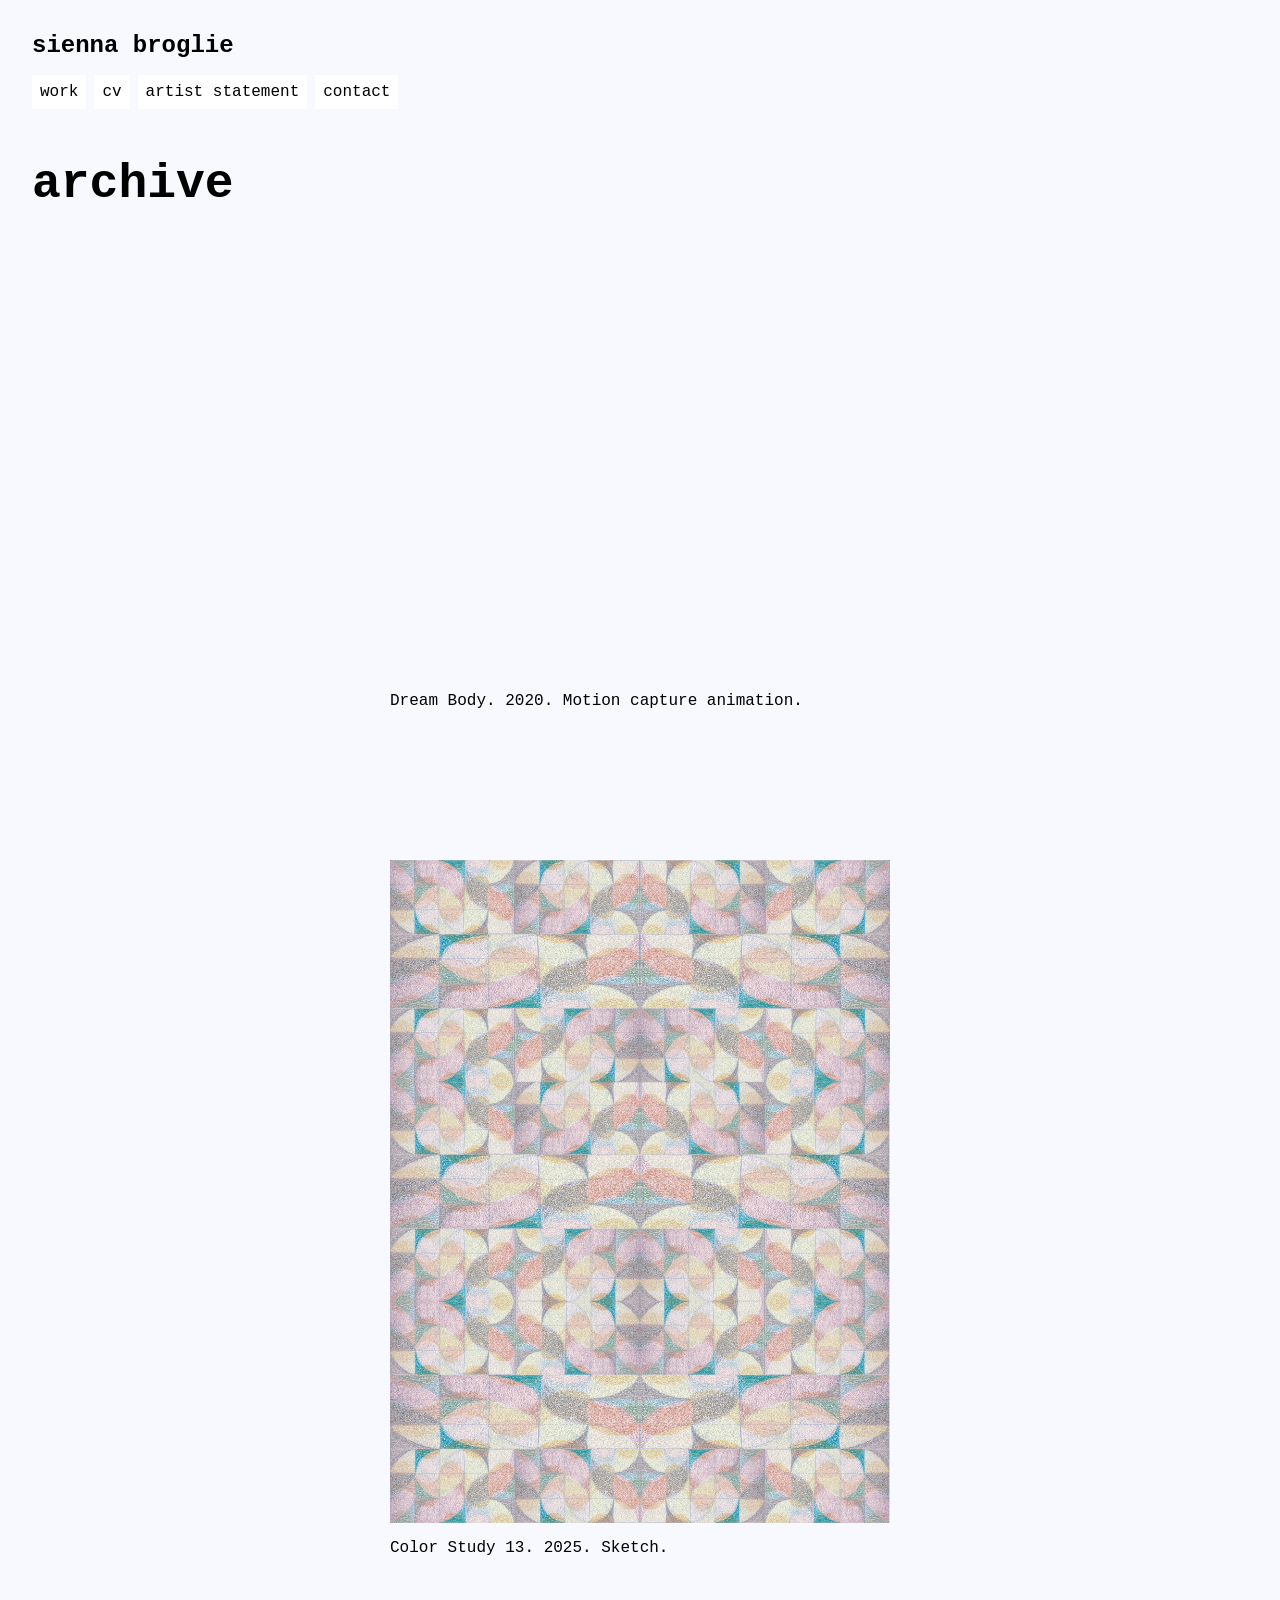
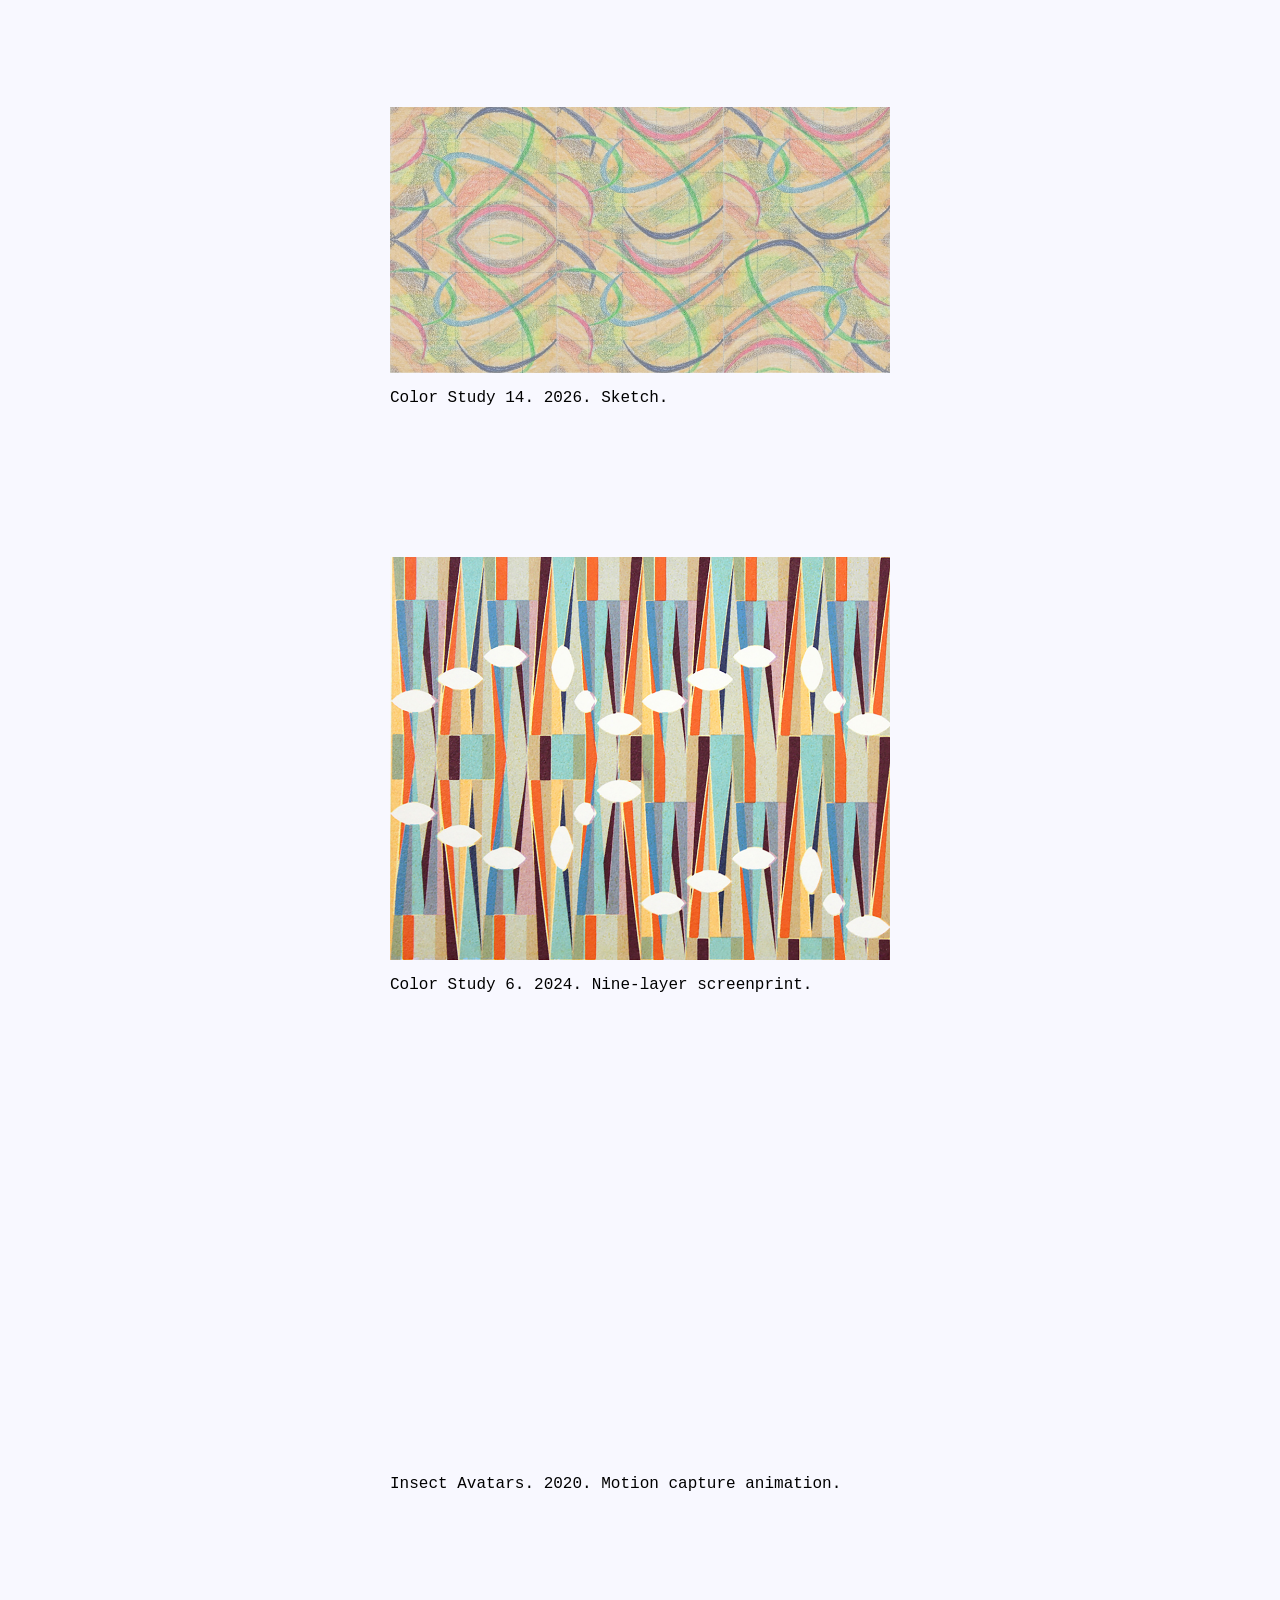
==== pages/archive.html @ 4c5b327f "cv" ====
<!DOCTYPE html>
<html lang="en">
<head>
    <meta charset="UTF-8">
    <meta name="viewport" content="width=device-width, initial-scale=1.0">
    <link rel="stylesheet" href="../styles.css">
    <title>Archive | Sienna Broglie</title>
</head>
<body>
    <h2>sienna broglie</h2>
    <div class="menu-buttons">
        <button onclick="window.location.href='../index.html'">work</button>
        <button onclick="window.location.href='../documents/siennaBroglie_cv.pdf'">cv</button>
        <button onclick="window.location.href=''">artist statement</button>
        <!-- <button onclick="window.location.href='../pages/writings.html'">writings</button> -->
        <button onclick="window.location.href='../pages/contact.html'">contact</button>
    </div>
    <h1>archive</h1>
    <div class="image-container">
        <figure>
            <iframe width="560" height="315" src="https://www.youtube.com/embed/yW1kDv7Im9c?si=hx1i54AlZeRil5bA" title="YouTube video player" frameborder="0" allow="accelerometer; autoplay; clipboard-write; encrypted-media; gyroscope; picture-in-picture; web-share" referrerpolicy="strict-origin-when-cross-origin" allowfullscreen alt="Dream Body video. 2020"></iframe>
            <figcaption>Dream Body. 2020. Motion capture animation.</figcaption>
        </figure>
        <figure>
            <img class="scaled" src="../images/archive/siennaBroglie_colorStudy13-sketch.jpg" alt="Color Study 13. 2025. Sketch.">
            <figcaption>Color Study 13. 2025. Sketch.</figcaption>
        </figure>
        <figure>
            <img class="scaled" src="../images/archive/siennaBroglie_colorStudy14-sketch.jpg" alt="Color Study 14. 2026. Sketch.">
            <figcaption>Color Study 14. 2026. Sketch.</figcaption>
        </figure>
        <figure>
            <img class="scaled" src="../images/archive/siennBroglie_colorStudy6-Print.jpg" alt="Color Study 6. 2024. Nine-layer screenprint.">
            <figcaption>Color Study 6. 2024. Nine-layer screenprint.</figcaption>
        </figure>
        <figure>
            <iframe width="560" height="315" src="https://www.youtube.com/embed/m4K7cNR-WcM?si=NjSdL-N3AgrmnY3m" title="YouTube video player" frameborder="0" allow="accelerometer; autoplay; clipboard-write; encrypted-media; gyroscope; picture-in-picture; web-share" referrerpolicy="strict-origin-when-cross-origin" allowfullscreen alt="Insect Avatars video. 2020"></iframe>
            <figcaption>Insect Avatars. 2020. Motion capture animation.</figcaption>
        </figure>
    </div>
</body>
</html>
---- styles.css ----
body.work {
    margin: 2rem 2rem;
    font-family: Consolas, Inconsolata, Monaco, monospace;
    background-color: white;
}
body {
    margin: 2rem 2rem;
    font-family: Consolas, Inconsolata, Monaco, monospace;
    background-color: ghostwhite;
}
h1 {
    margin: 3rem 0 2rem;
    font-size: 3rem;
}
h1.invisible {
    color: white;
    font-size: 0rem;
}
h2 {
    margin: 2rem 0 1rem;
}
p {
    margin: 1rem 0 1rem;
}
button.work {
    background-color: ghostwhite;
    color: black;
    border: none;
    font-family: Consolas, Inconsolata, Monaco, monospace;
    font-size: 1rem;
    padding: 0.5rem 0.5rem;
    text-align: center;
    display:inline-block;
    cursor: pointer;
}
button {
    background-color: white;
    color: black;
    border: none;
    font-family: Consolas, Inconsolata, Monaco, monospace;
    font-size: 1rem;
    padding: 0.5rem 0.5rem;
    text-align: center;
    display:inline-block;
    cursor: pointer;
}
div.standard {
    margin: 2rem 0 1rem;
}
div.menu-buttons {
    display: flex;
    align-content: flex-start;
    flex-wrap: wrap;
    gap: 0.5rem;
}
div.image-container {
    display: block;
    margin-bottom: 2rem;
}
figure {
    display: block;
    width: 100%;
    margin: 150px auto;
}
iframe {
    display: block;
    width: 100%;
    max-width: 500px;
    margin: 0 auto
}
figcaption {
    display: block;
    width: 100%;
    max-width: 500px;
    margin: 1rem auto 0;
    text-align: left;
}
img.scaled {
    display: block;
    width: 100%;
    max-width: 500px;
    margin: 0 auto;
}
img.clickable-image {
    cursor: pointer;
    transition: transform 0.2s ease-in-out;
}
img.clickable-image.enlarged {
    max-width: 100%;
}
form  {
    background-color: white;
    width: fit-content;
    margin: 2rem 0 1rem;
    padding: 1rem 1rem;
    font-family: Consolas, Inconsolata, Monaco, monospace;
}
form label {
    margin: 1rem 0 1rem;
    font-weight: 700;
}
form input[type="text"] {
    background-color: ghostwhite;
    margin: 1rem 0 1rem;
    padding: .05rem 1rem;
    font-family: Consolas, Inconsolata, Monaco, monospace;
    font-size: 1rem;
    border-width: thin;
}
form input[type="submit"] {
    background-color: ghostwhite;
    border: none;
    margin: 1rem 0 1rem;
    padding: .07rem 1rem;
    text-align: center;
    font-family: Consolas, Inconsolata, Monaco, monospace;
    font-size: 1rem;
    color: black;
    cursor: pointer;
}
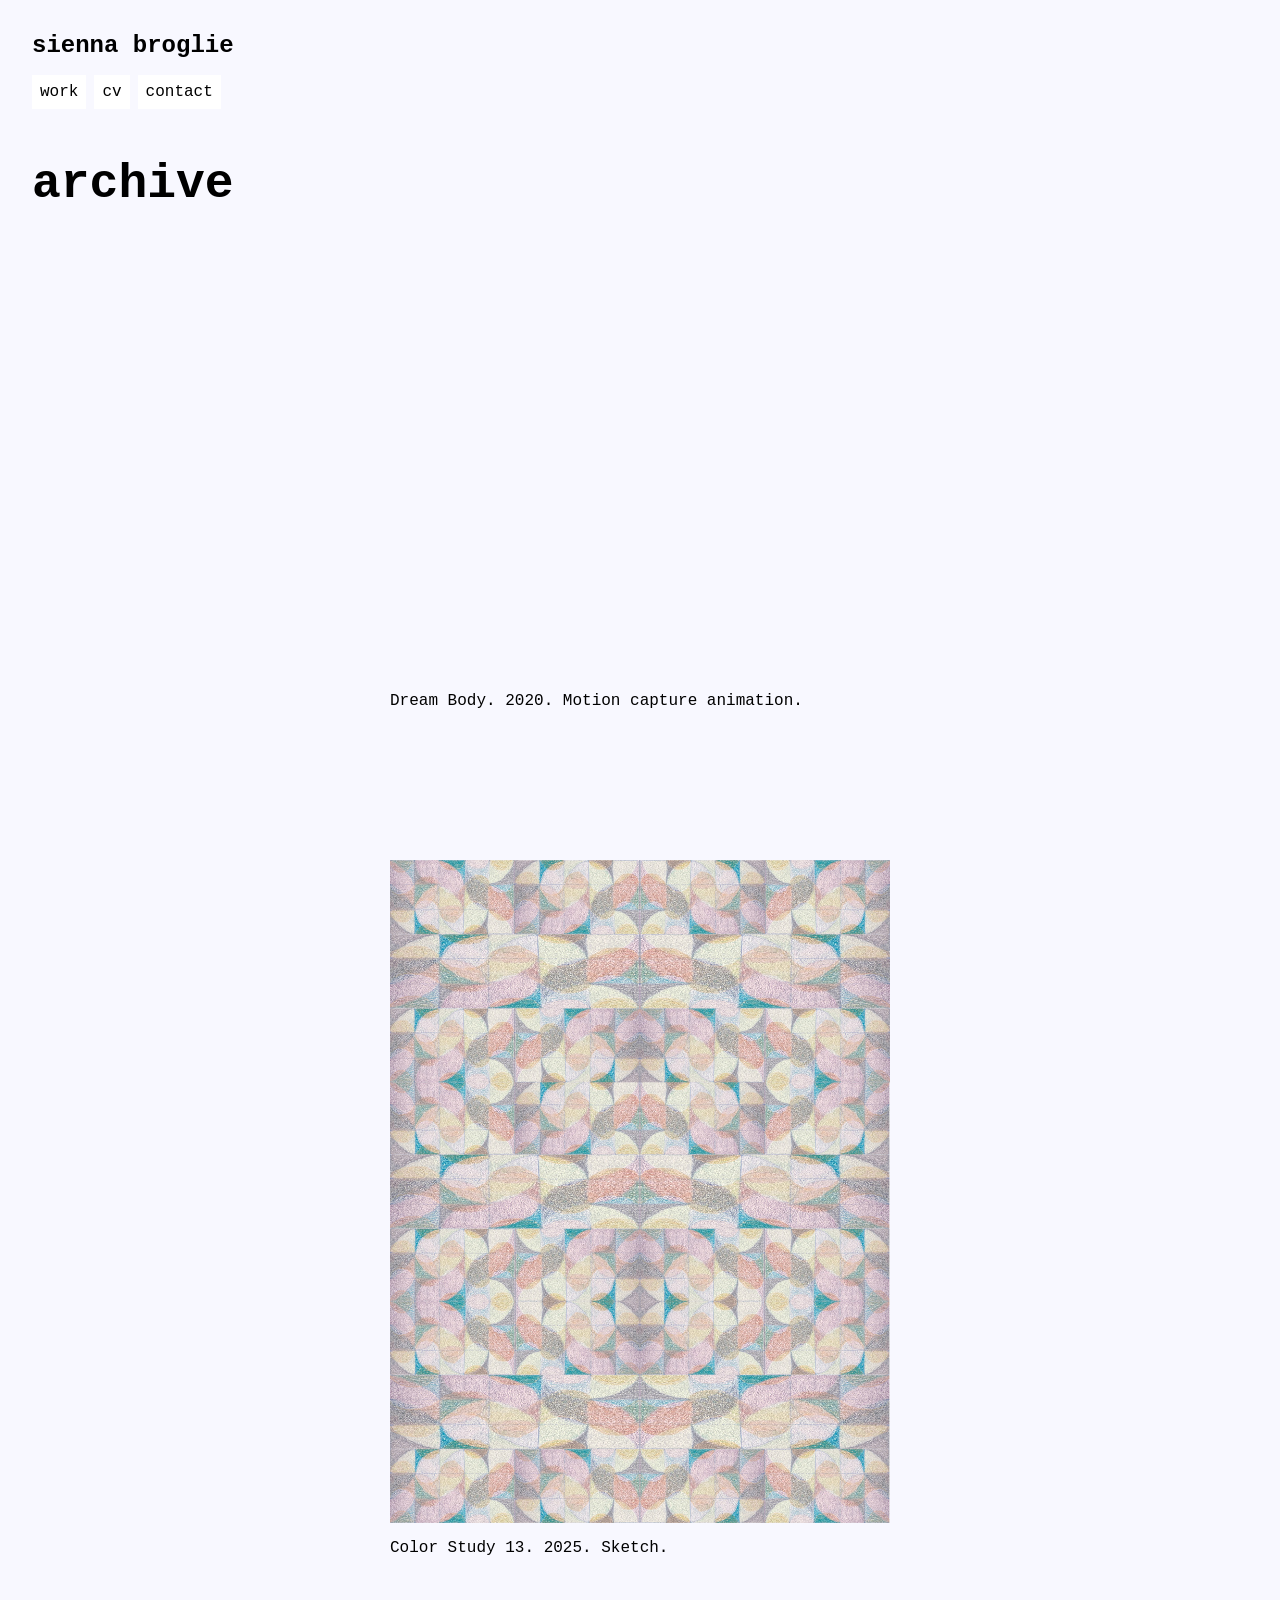
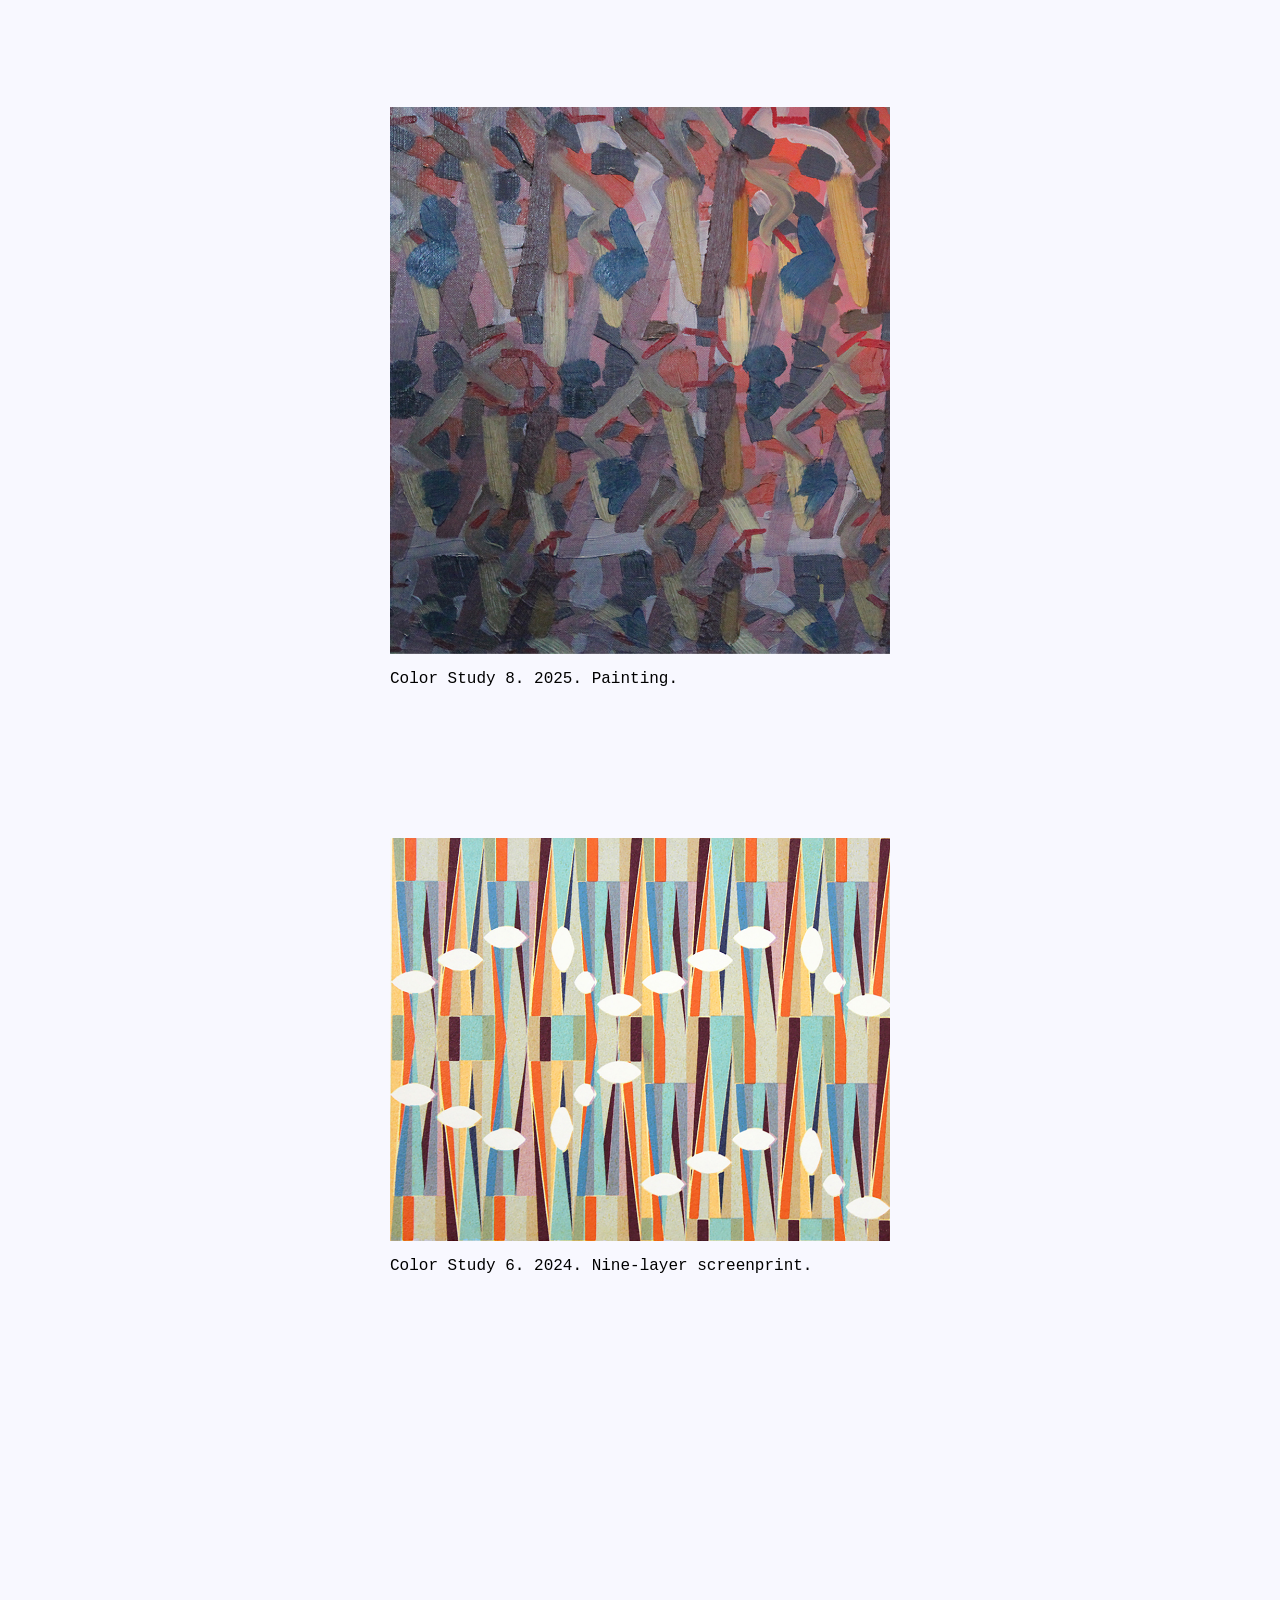
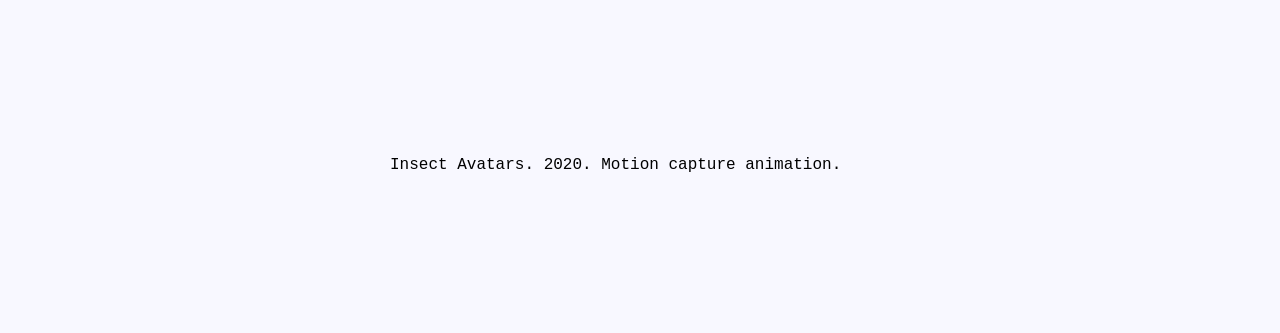
==== commit b23fdfe7: "archive, sketchbook, contact photo edits" ====
--- a/pages/archive.html
+++ b/pages/archive.html
@@ -11,7 +11,7 @@
     <div class="menu-buttons">
         <button onclick="window.location.href='../index.html'">work</button>
         <button onclick="window.location.href='../documents/siennaBroglie_cv.pdf'">cv</button>
-        <button onclick="window.location.href=''">artist statement</button>
+        <!-- <button onclick="window.location.href=''">artist statement</button> -->
         <!-- <button onclick="window.location.href='../pages/writings.html'">writings</button> -->
         <button onclick="window.location.href='../pages/contact.html'">contact</button>
     </div>
@@ -26,8 +26,8 @@
             <figcaption>Color Study 13. 2025. Sketch.</figcaption>
         </figure>
         <figure>
-            <img class="scaled" src="../images/archive/siennaBroglie_colorStudy14-sketch.jpg" alt="Color Study 14. 2026. Sketch.">
-            <figcaption>Color Study 14. 2026. Sketch.</figcaption>
+            <img class="scaled" src="../images/archive/siennaBroglie_colorStudy8-painting.jpg" alt="Color Study 8. 2025. Painting.">
+            <figcaption>Color Study 8. 2025. Painting.</figcaption>
         </figure>
         <figure>
             <img class="scaled" src="../images/archive/siennBroglie_colorStudy6-Print.jpg" alt="Color Study 6. 2024. Nine-layer screenprint.">
--- a/styles.css
+++ b/styles.css
@@ -88,6 +88,9 @@
 img.clickable-image.enlarged {
     max-width: 100%;
 }
+img.shadow {
+    filter: drop-shadow(0.5px 0.5px 5px grey)
+}
 form  {
     background-color: white;
     width: fit-content;
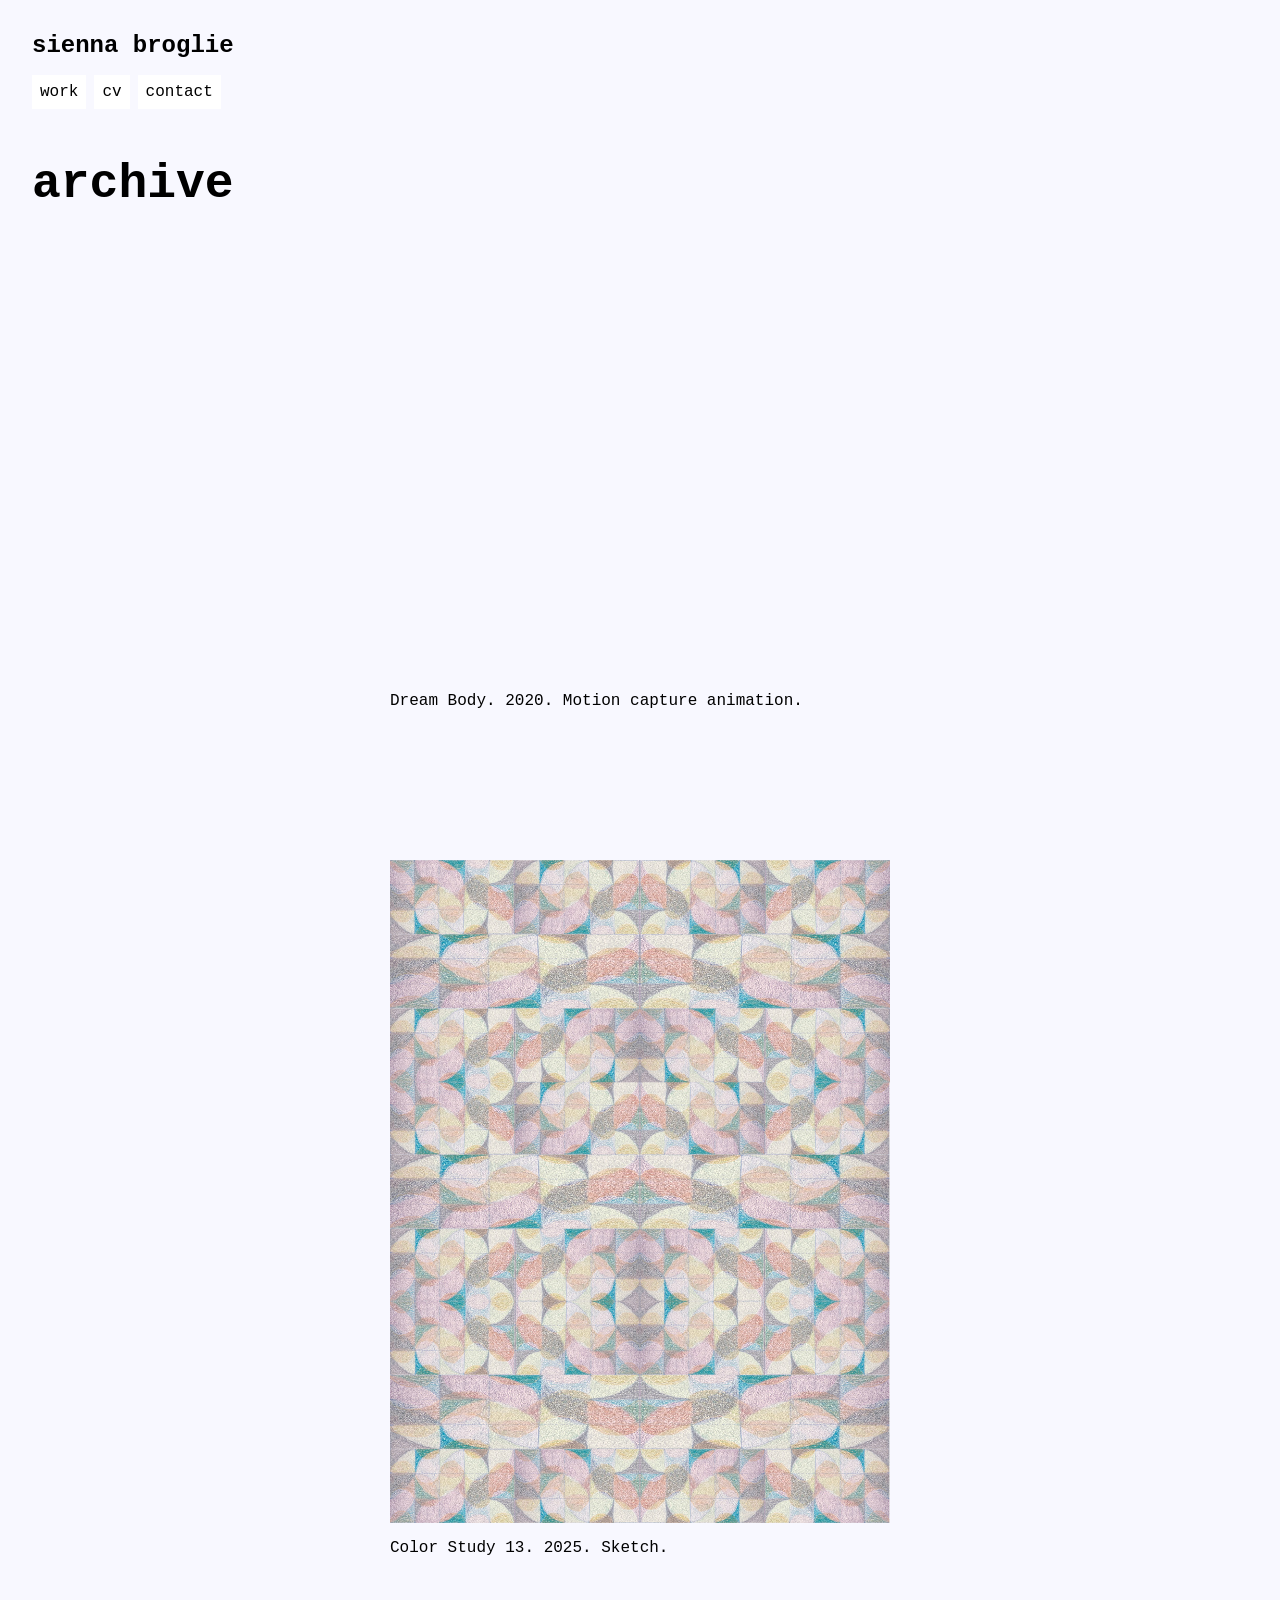
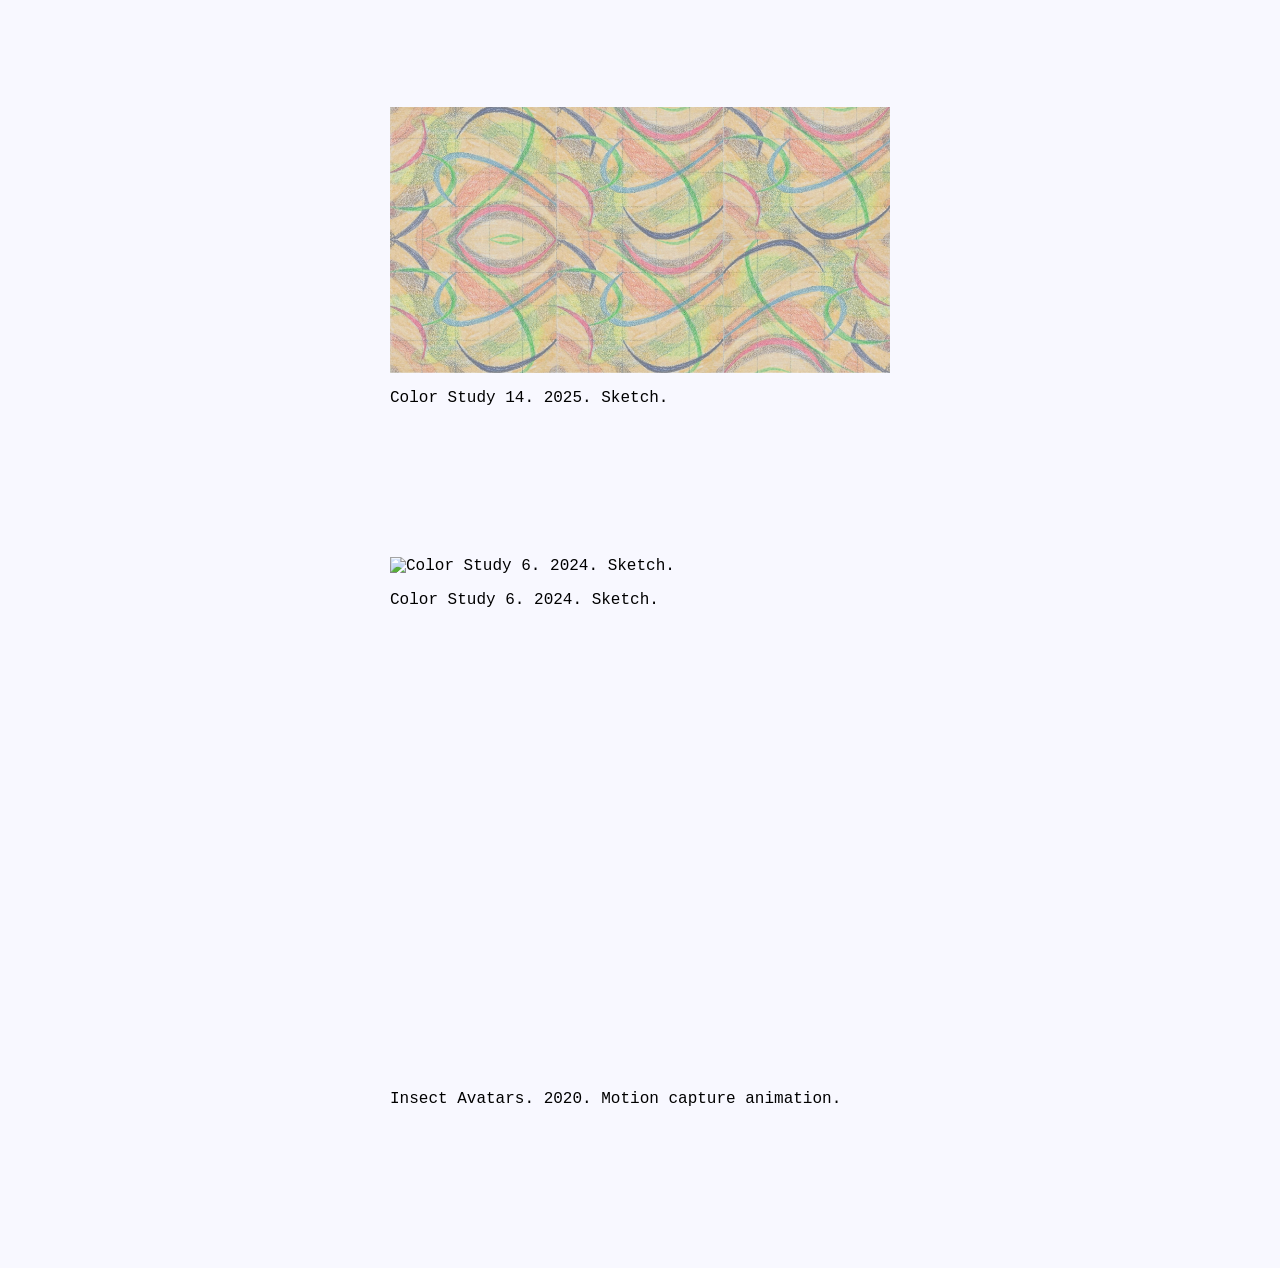
==== commit f6c6be2b: ".4" ====
--- a/pages/archive.html
+++ b/pages/archive.html
@@ -26,12 +26,12 @@
             <figcaption>Color Study 13. 2025. Sketch.</figcaption>
         </figure>
         <figure>
-            <img class="scaled" src="../images/archive/siennaBroglie_colorStudy8-painting.jpg" alt="Color Study 8. 2025. Painting.">
-            <figcaption>Color Study 8. 2025. Painting.</figcaption>
+            <img class="scaled" src="../images/archive/siennaBroglie_colorStudy14-sketch.jpg" alt="Color Study 14. 2025. Sketch.">
+            <figcaption>Color Study 14. 2025. Sketch.</figcaption>
         </figure>
         <figure>
-            <img class="scaled" src="../images/archive/siennBroglie_colorStudy6-Print.jpg" alt="Color Study 6. 2024. Nine-layer screenprint.">
-            <figcaption>Color Study 6. 2024. Nine-layer screenprint.</figcaption>
+            <img class="scaled" src="../images/archive/siennBroglie_colorStudy6-sketch.jpg" alt="Color Study 6. 2024. Sketch.">
+            <figcaption>Color Study 6. 2024. Sketch.</figcaption>
         </figure>
         <figure>
             <iframe width="560" height="315" src="https://www.youtube.com/embed/m4K7cNR-WcM?si=NjSdL-N3AgrmnY3m" title="YouTube video player" frameborder="0" allow="accelerometer; autoplay; clipboard-write; encrypted-media; gyroscope; picture-in-picture; web-share" referrerpolicy="strict-origin-when-cross-origin" allowfullscreen alt="Insect Avatars video. 2020"></iframe>
--- a/styles.css
+++ b/styles.css
@@ -81,6 +81,11 @@
     max-width: 500px;
     margin: 0 auto;
 }
+img.contact {
+    width: 50%;
+    max-width: 300px;
+    margin: 0 auto;
+}
 img.clickable-image {
     cursor: pointer;
     transition: transform 0.2s ease-in-out;
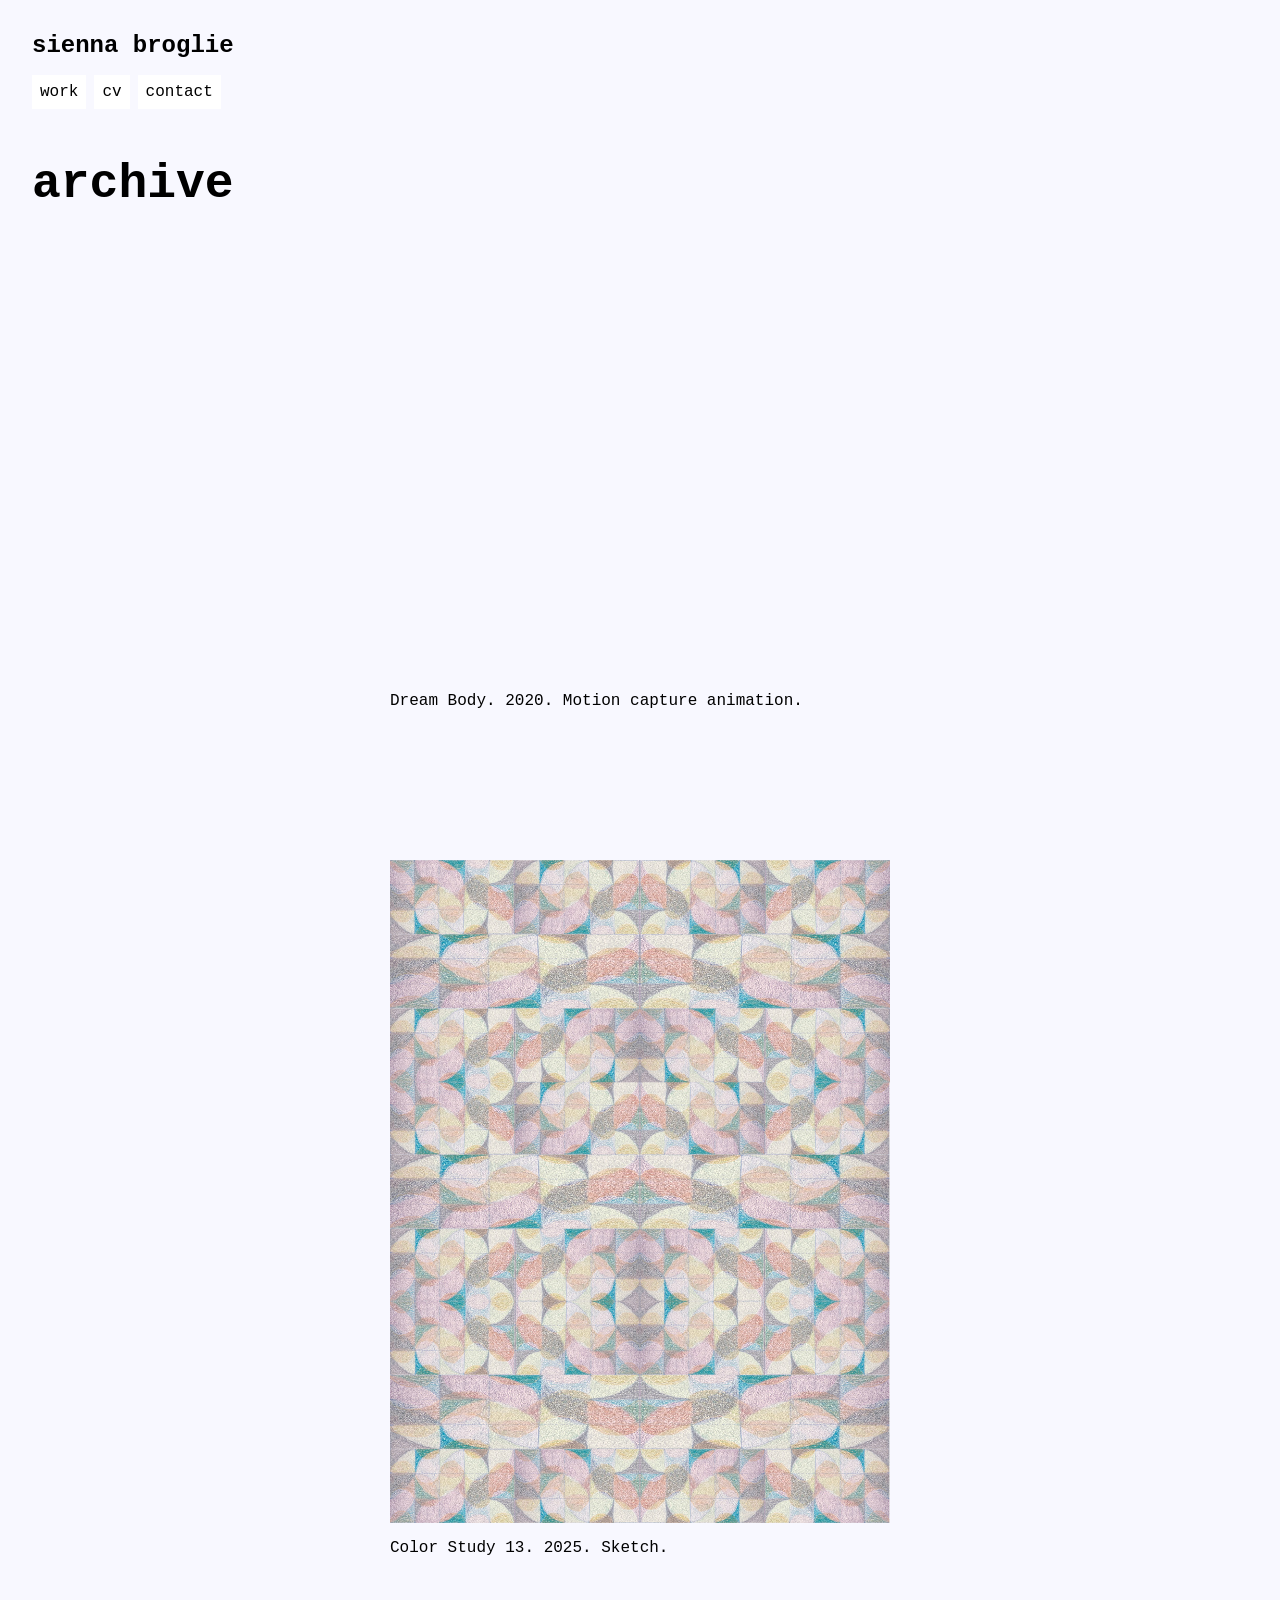
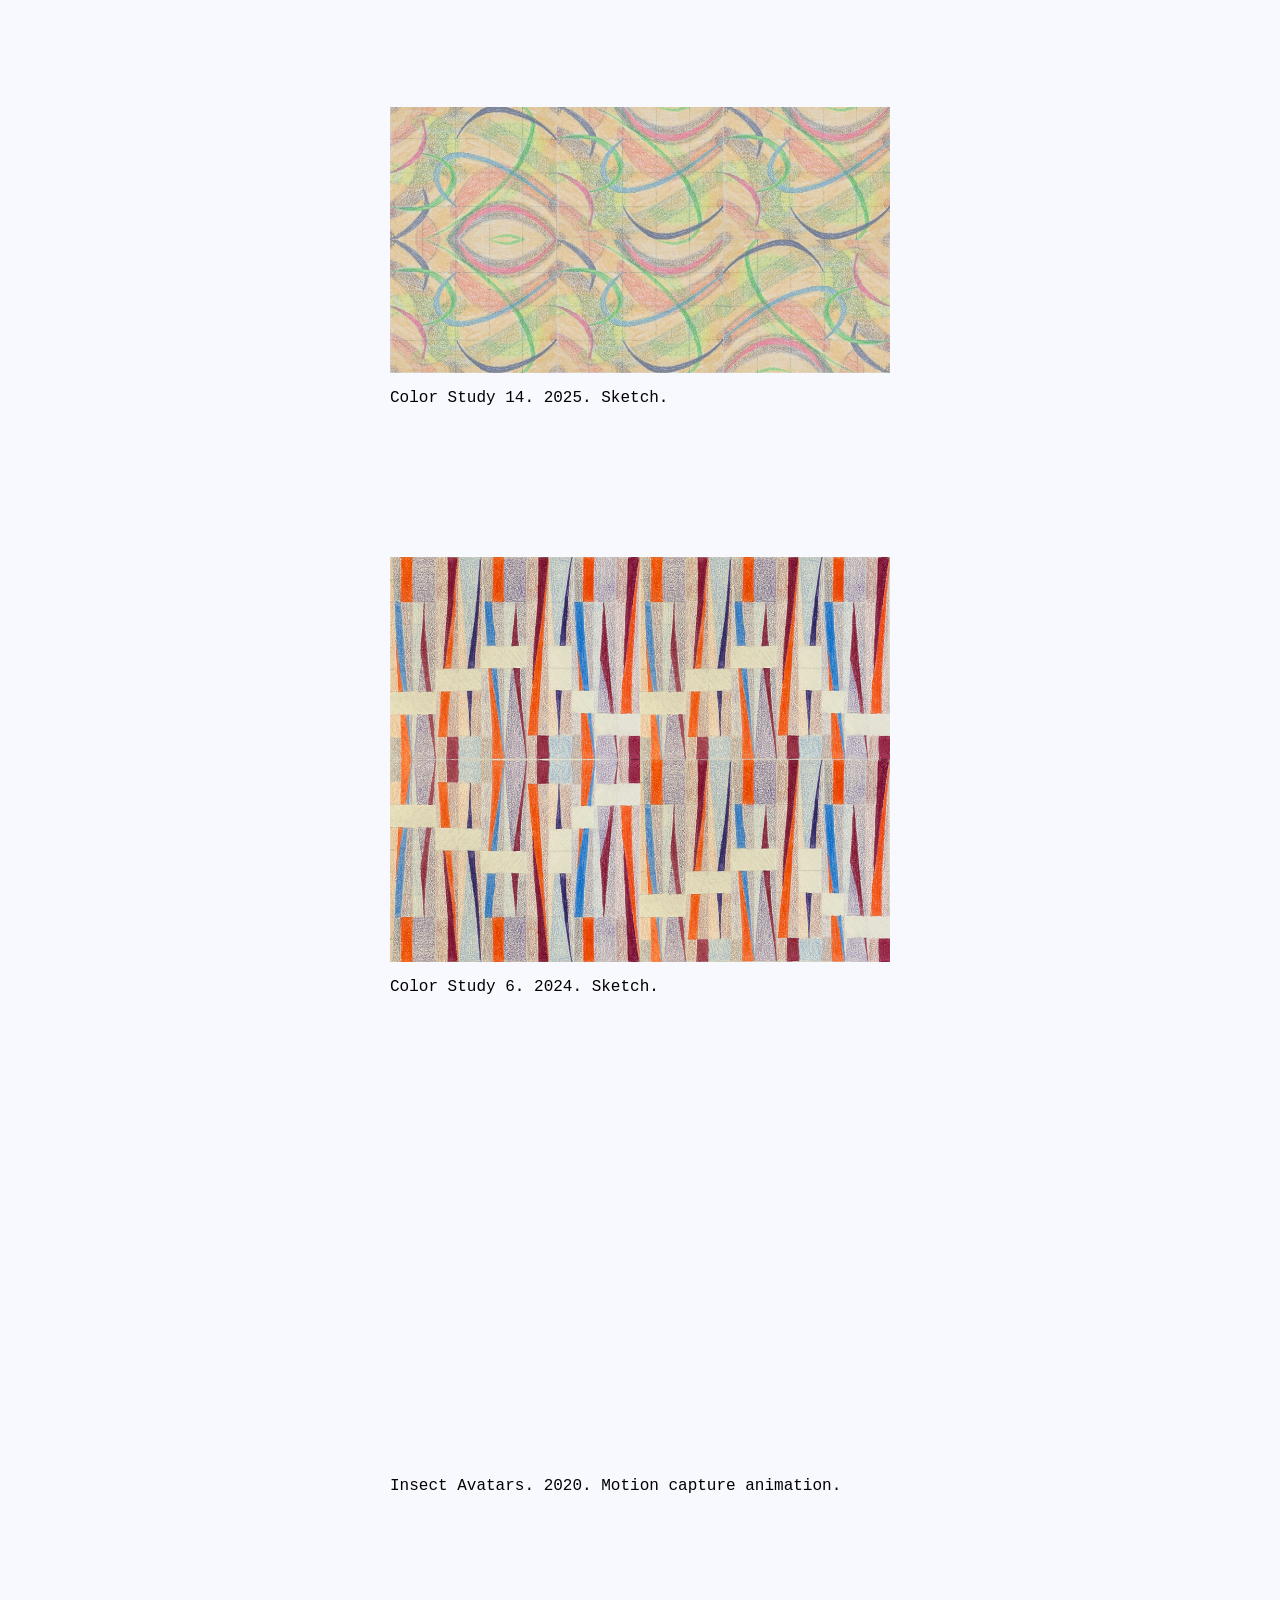
==== commit 17495dbe: ".5" ====
--- a/pages/archive.html
+++ b/pages/archive.html
@@ -30,7 +30,7 @@
             <figcaption>Color Study 14. 2025. Sketch.</figcaption>
         </figure>
         <figure>
-            <img class="scaled" src="../images/archive/siennBroglie_colorStudy6-sketch.jpg" alt="Color Study 6. 2024. Sketch.">
+            <img class="scaled" src="../images/archive/siennaBroglie_colorStudy6-sketch.jpg" alt="Color Study 6. 2024. Sketch.">
             <figcaption>Color Study 6. 2024. Sketch.</figcaption>
         </figure>
         <figure>
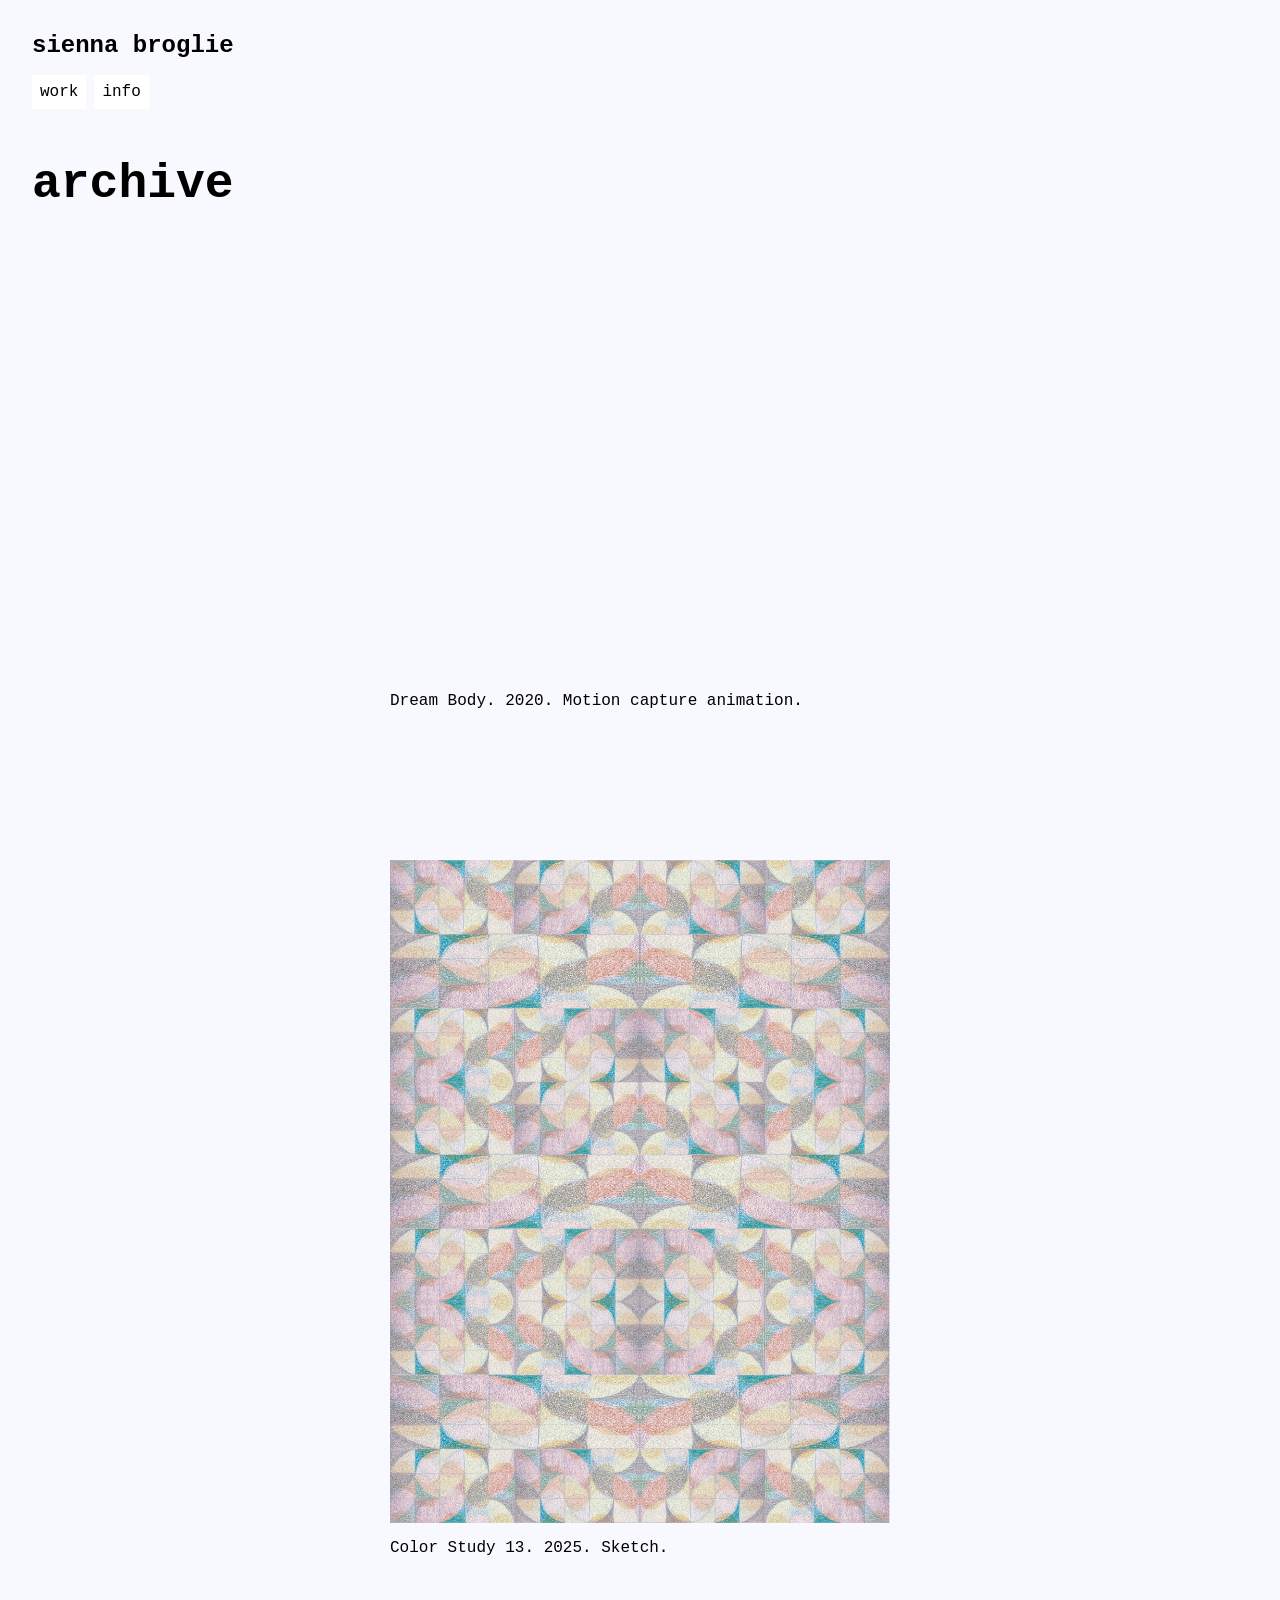
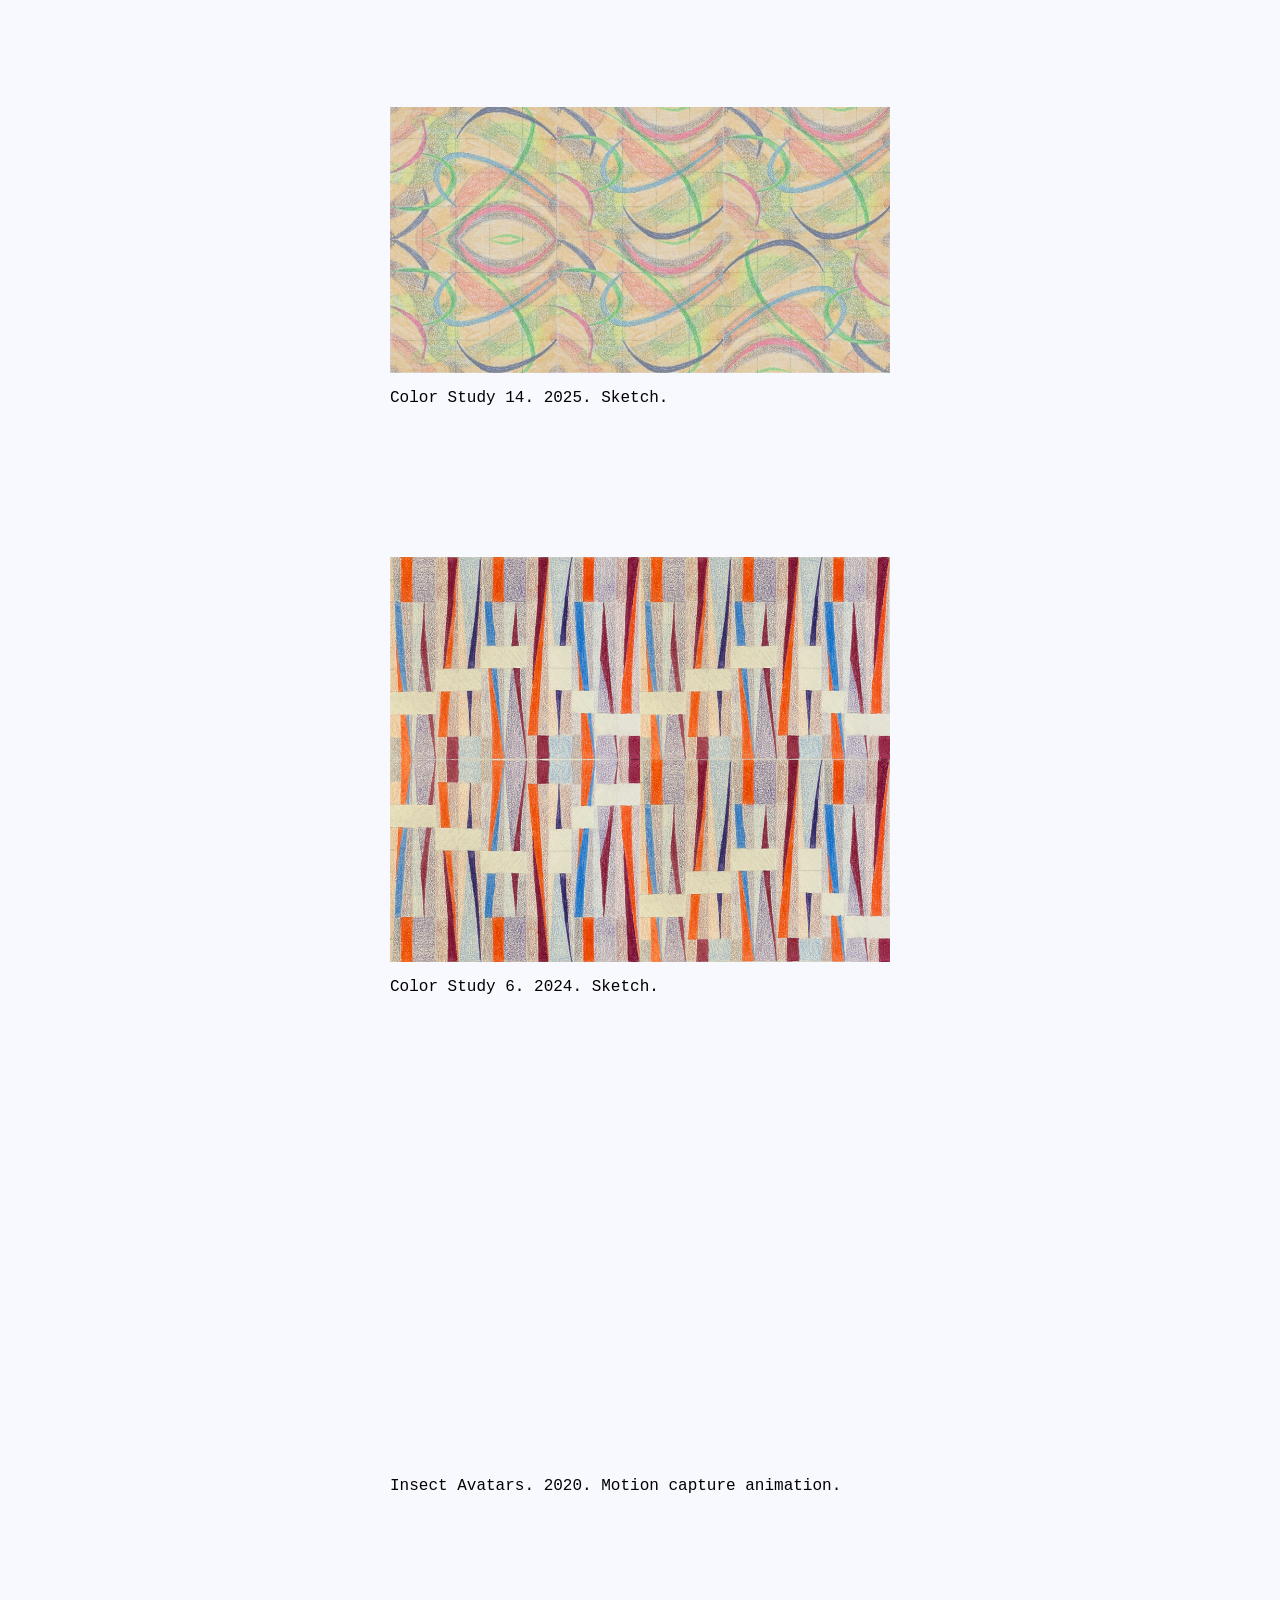
==== commit c3f24852: "change contact to info page" ====
--- a/pages/archive.html
+++ b/pages/archive.html
@@ -10,10 +10,10 @@
     <h2>sienna broglie</h2>
     <div class="menu-buttons">
         <button onclick="window.location.href='../index.html'">work</button>
-        <button onclick="window.location.href='../documents/siennaBroglie_cv.pdf'">cv</button>
+        <!-- <button onclick="window.location.href='../documents/siennaBroglie_cv.pdf'">cv</button> -->
         <!-- <button onclick="window.location.href=''">artist statement</button> -->
         <!-- <button onclick="window.location.href='../pages/writings.html'">writings</button> -->
-        <button onclick="window.location.href='../pages/contact.html'">contact</button>
+        <button onclick="window.location.href='../pages/info.html'">info</button>
     </div>
     <h1>archive</h1>
     <div class="image-container">
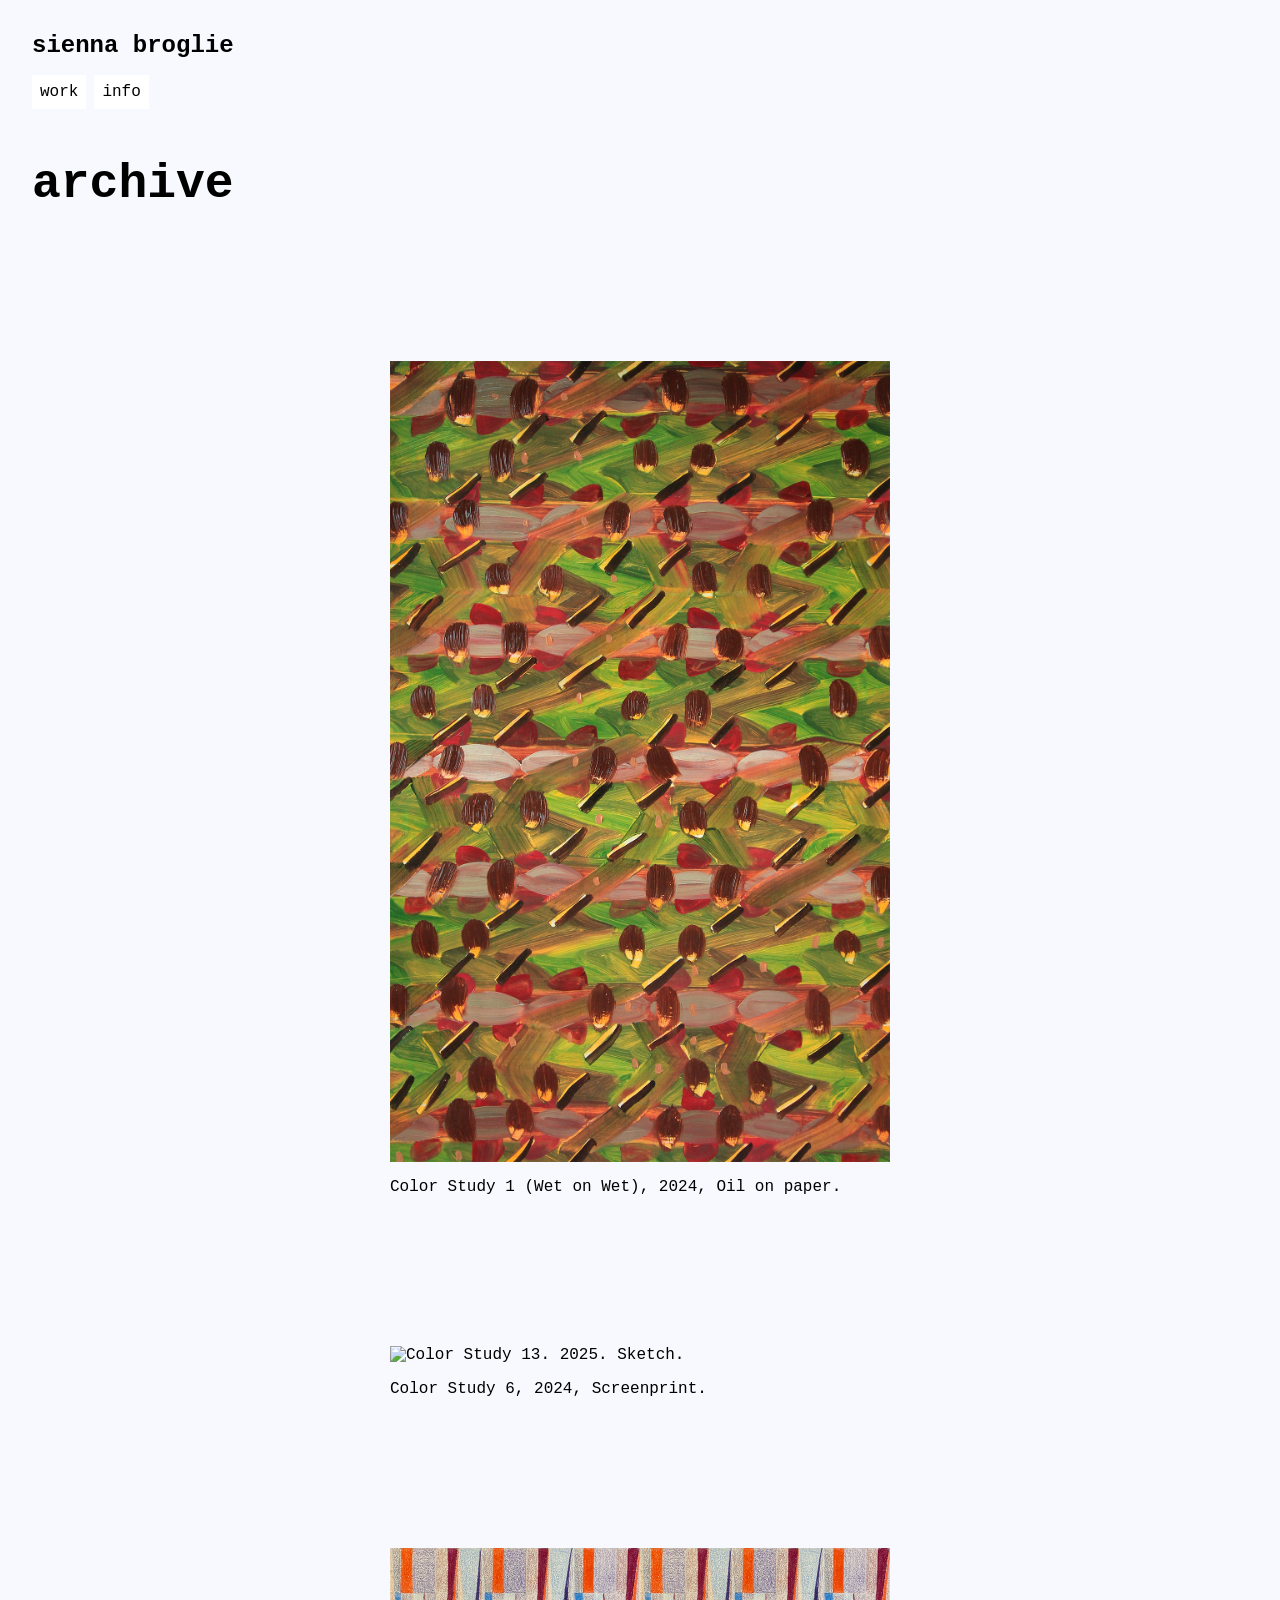
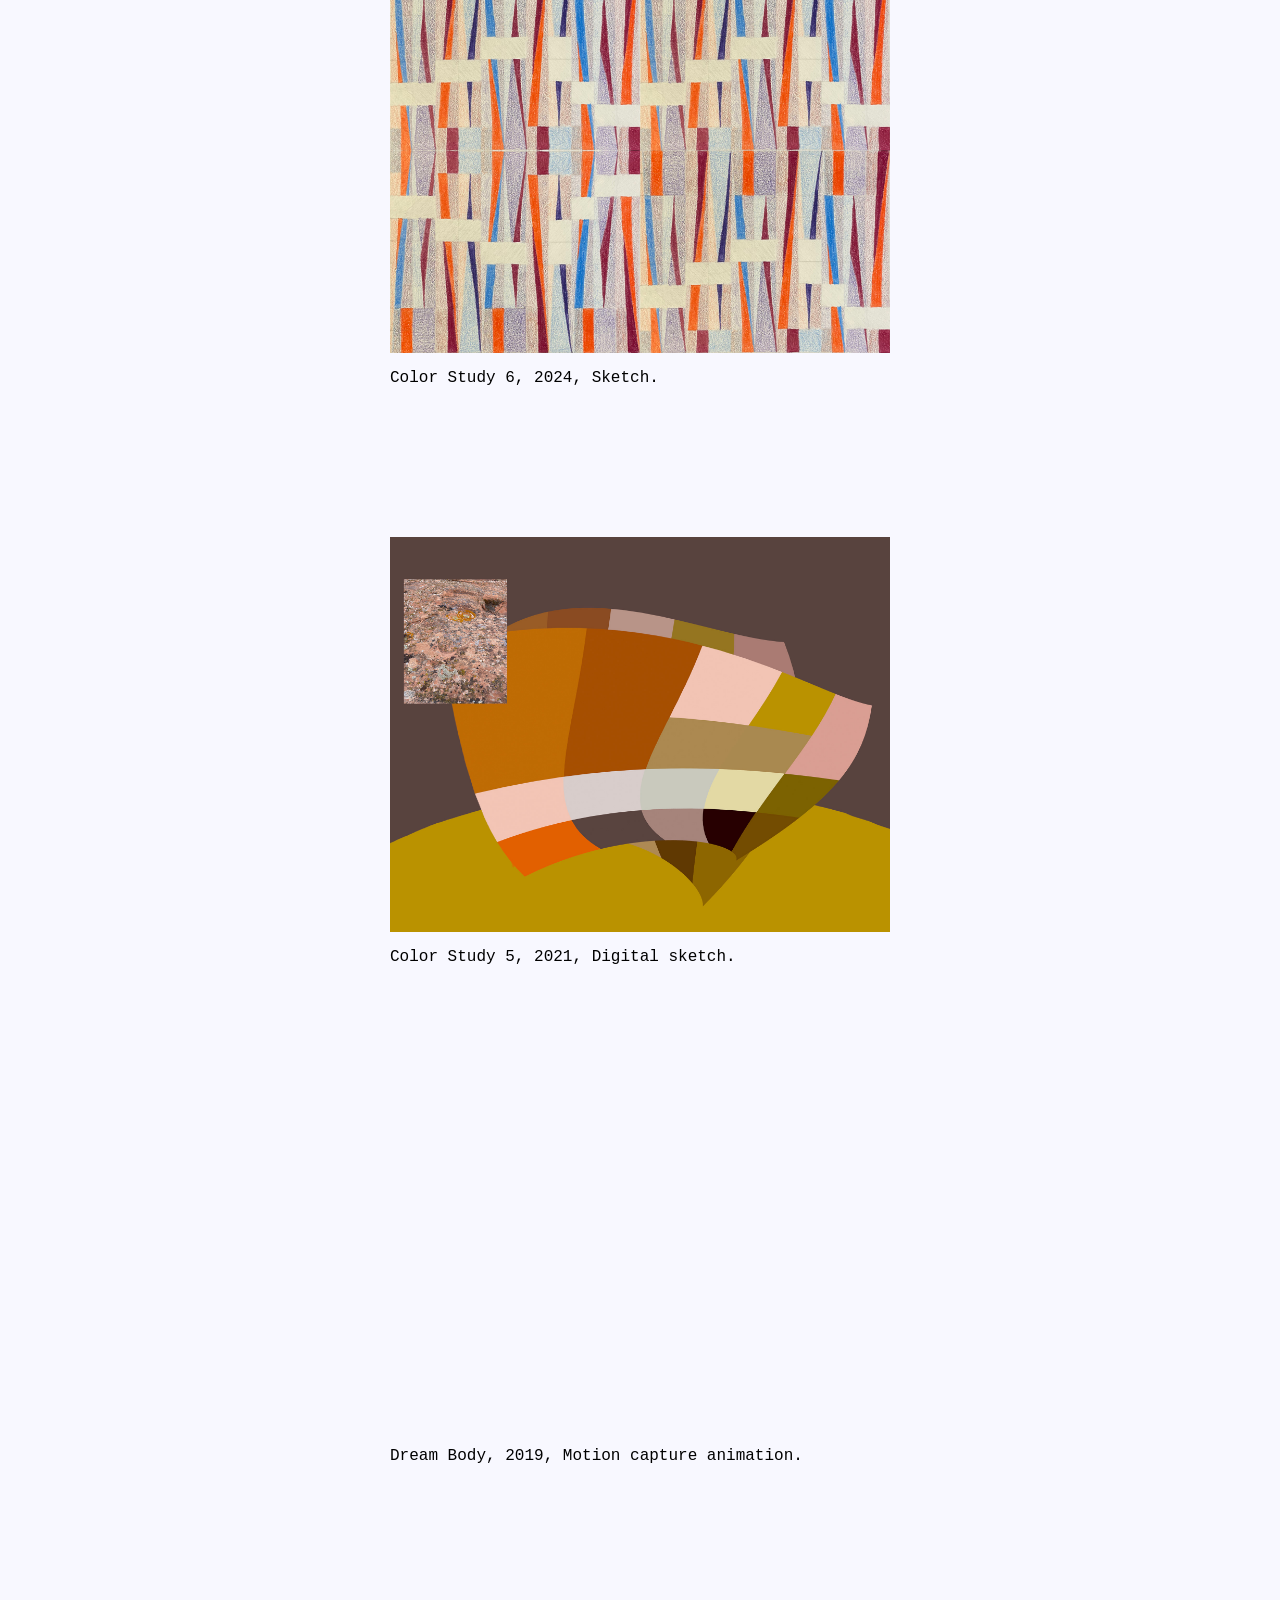
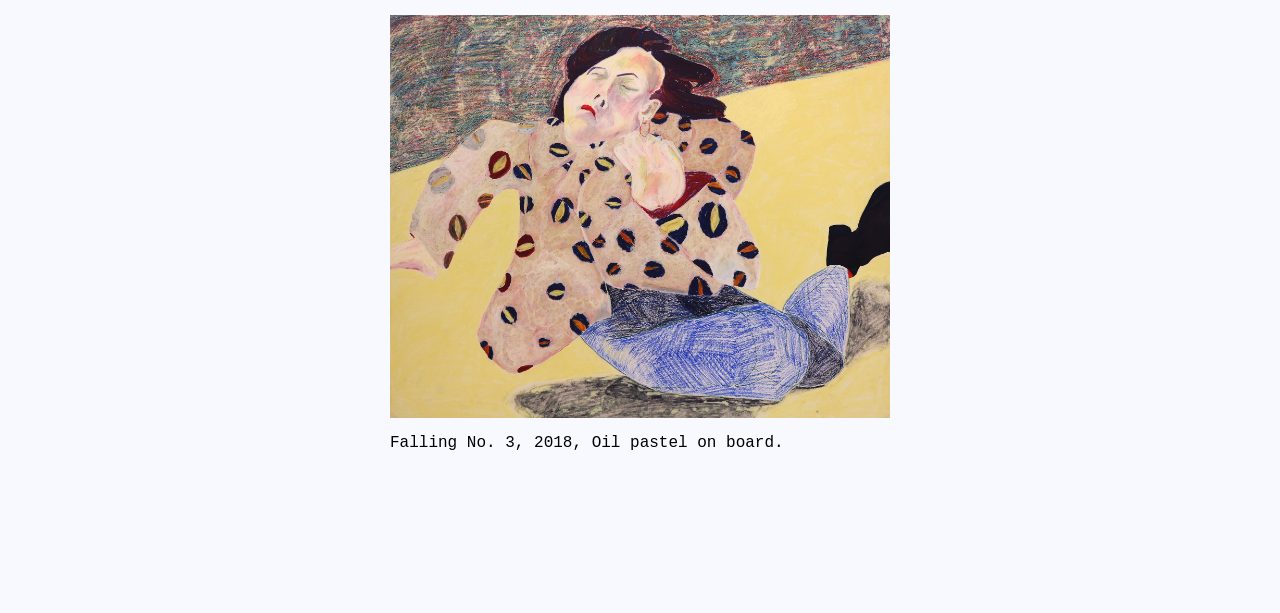
==== commit 02e8364c: "updated archive photos" ====
--- a/pages/archive.html
+++ b/pages/archive.html
@@ -18,24 +18,28 @@
     <h1>archive</h1>
     <div class="image-container">
         <figure>
-            <iframe width="560" height="315" src="https://www.youtube.com/embed/yW1kDv7Im9c?si=hx1i54AlZeRil5bA" title="YouTube video player" frameborder="0" allow="accelerometer; autoplay; clipboard-write; encrypted-media; gyroscope; picture-in-picture; web-share" referrerpolicy="strict-origin-when-cross-origin" allowfullscreen alt="Dream Body video. 2020"></iframe>
-            <figcaption>Dream Body. 2020. Motion capture animation.</figcaption>
+            <img class="scaled" src="../images/archive/siennaBroglie_colorStudyWet1-2024.jpg" alt="Color Study 1 (Wet on Wet), 2024, Oil on paper.">
+            <figcaption>Color Study 1 (Wet on Wet), 2024, Oil on paper.</figcaption>
         </figure>
         <figure>
-            <img class="scaled" src="../images/archive/siennaBroglie_colorStudy13-sketch.jpg" alt="Color Study 13. 2025. Sketch.">
-            <figcaption>Color Study 13. 2025. Sketch.</figcaption>
+            <img class="scaled" src="../images/archive/siennaBroglie_colorStudy6-Print.jpg" alt="Color Study 13. 2025. Sketch.">
+            <figcaption>Color Study 6, 2024, Screenprint.</figcaption>
         </figure>
         <figure>
-            <img class="scaled" src="../images/archive/siennaBroglie_colorStudy14-sketch.jpg" alt="Color Study 14. 2025. Sketch.">
-            <figcaption>Color Study 14. 2025. Sketch.</figcaption>
+            <img class="scaled" src="../images/archive/siennaBroglie_colorStudy6-sketch.jpg" alt="Color Study 6, 2024, Sketch.">
+            <figcaption>Color Study 6, 2024, Sketch.</figcaption>
         </figure>
         <figure>
-            <img class="scaled" src="../images/archive/siennaBroglie_colorStudy6-sketch.jpg" alt="Color Study 6. 2024. Sketch.">
-            <figcaption>Color Study 6. 2024. Sketch.</figcaption>
+            <img class="scaled" src="../images/archive/siennaBroglie_colorStudy5-2021.jpg" alt="Color Study 5, 2021, Digital sketch.">
+            <figcaption>Color Study 5, 2021, Digital sketch.</figcaption>
         </figure>
         <figure>
-            <iframe width="560" height="315" src="https://www.youtube.com/embed/m4K7cNR-WcM?si=NjSdL-N3AgrmnY3m" title="YouTube video player" frameborder="0" allow="accelerometer; autoplay; clipboard-write; encrypted-media; gyroscope; picture-in-picture; web-share" referrerpolicy="strict-origin-when-cross-origin" allowfullscreen alt="Insect Avatars video. 2020"></iframe>
-            <figcaption>Insect Avatars. 2020. Motion capture animation.</figcaption>
+            <iframe width="560" height="315" src="https://www.youtube.com/embed/yW1kDv7Im9c?si=hx1i54AlZeRil5bA" title="YouTube video player" frameborder="0" allow="accelerometer; autoplay; clipboard-write; encrypted-media; gyroscope; picture-in-picture; web-share" referrerpolicy="strict-origin-when-cross-origin" allowfullscreen alt="Dream Body video, motion capture animation, 2019"></iframe>
+            <figcaption>Dream Body, 2019, Motion capture animation.</figcaption>
+        </figure>
+        <figure>
+            <img class="scaled" src="../images/archive/siennaBroglie_FallingNo3-2018.jpg" alt="Falling No. 3, 2018, Oil pastel.">
+            <figcaption>Falling No. 3, 2018, Oil pastel on board.</figcaption>
         </figure>
     </div>
 </body>
--- a/styles.css
+++ b/styles.css
@@ -61,6 +61,11 @@
     display: block;
     width: 100%;
     margin: 150px auto;
+}
+figure.info {
+    display: block;
+    width: 100%;
+    margin: 50px auto;
 }
 iframe {
     display: block;
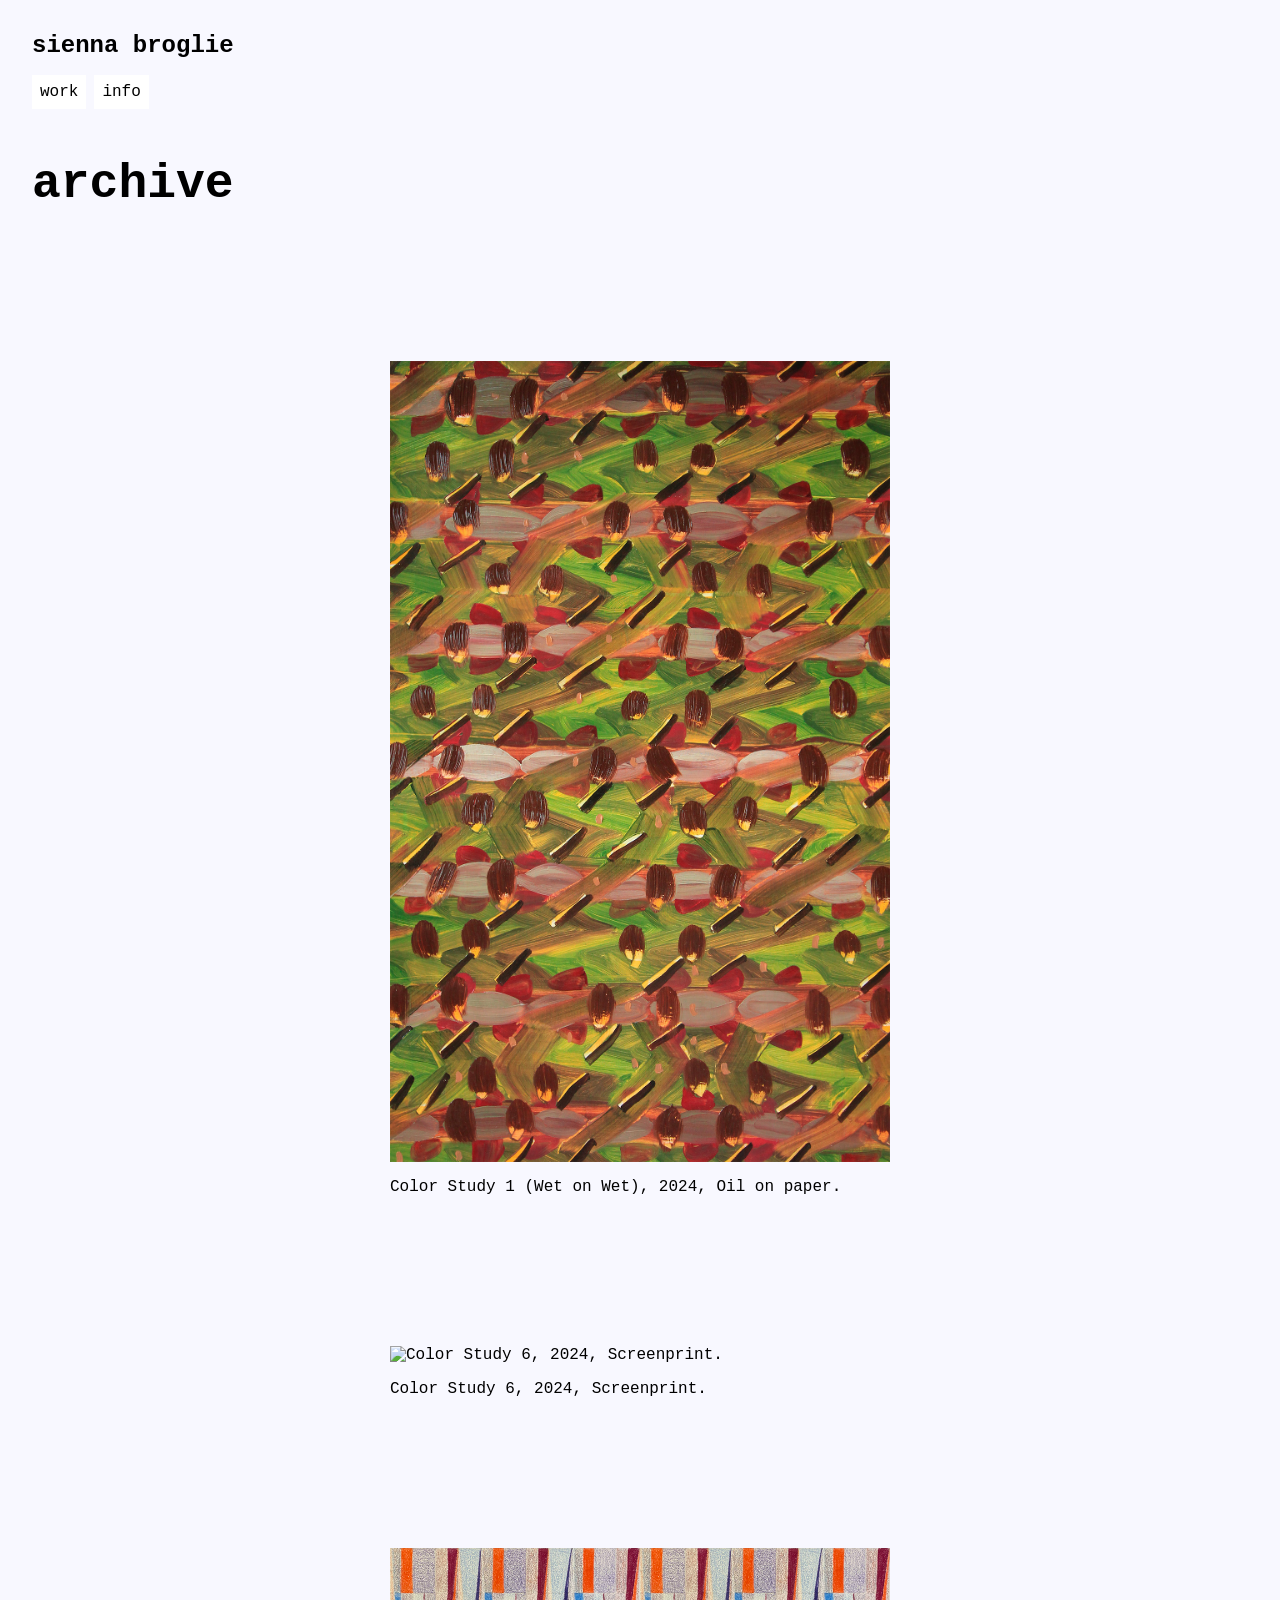
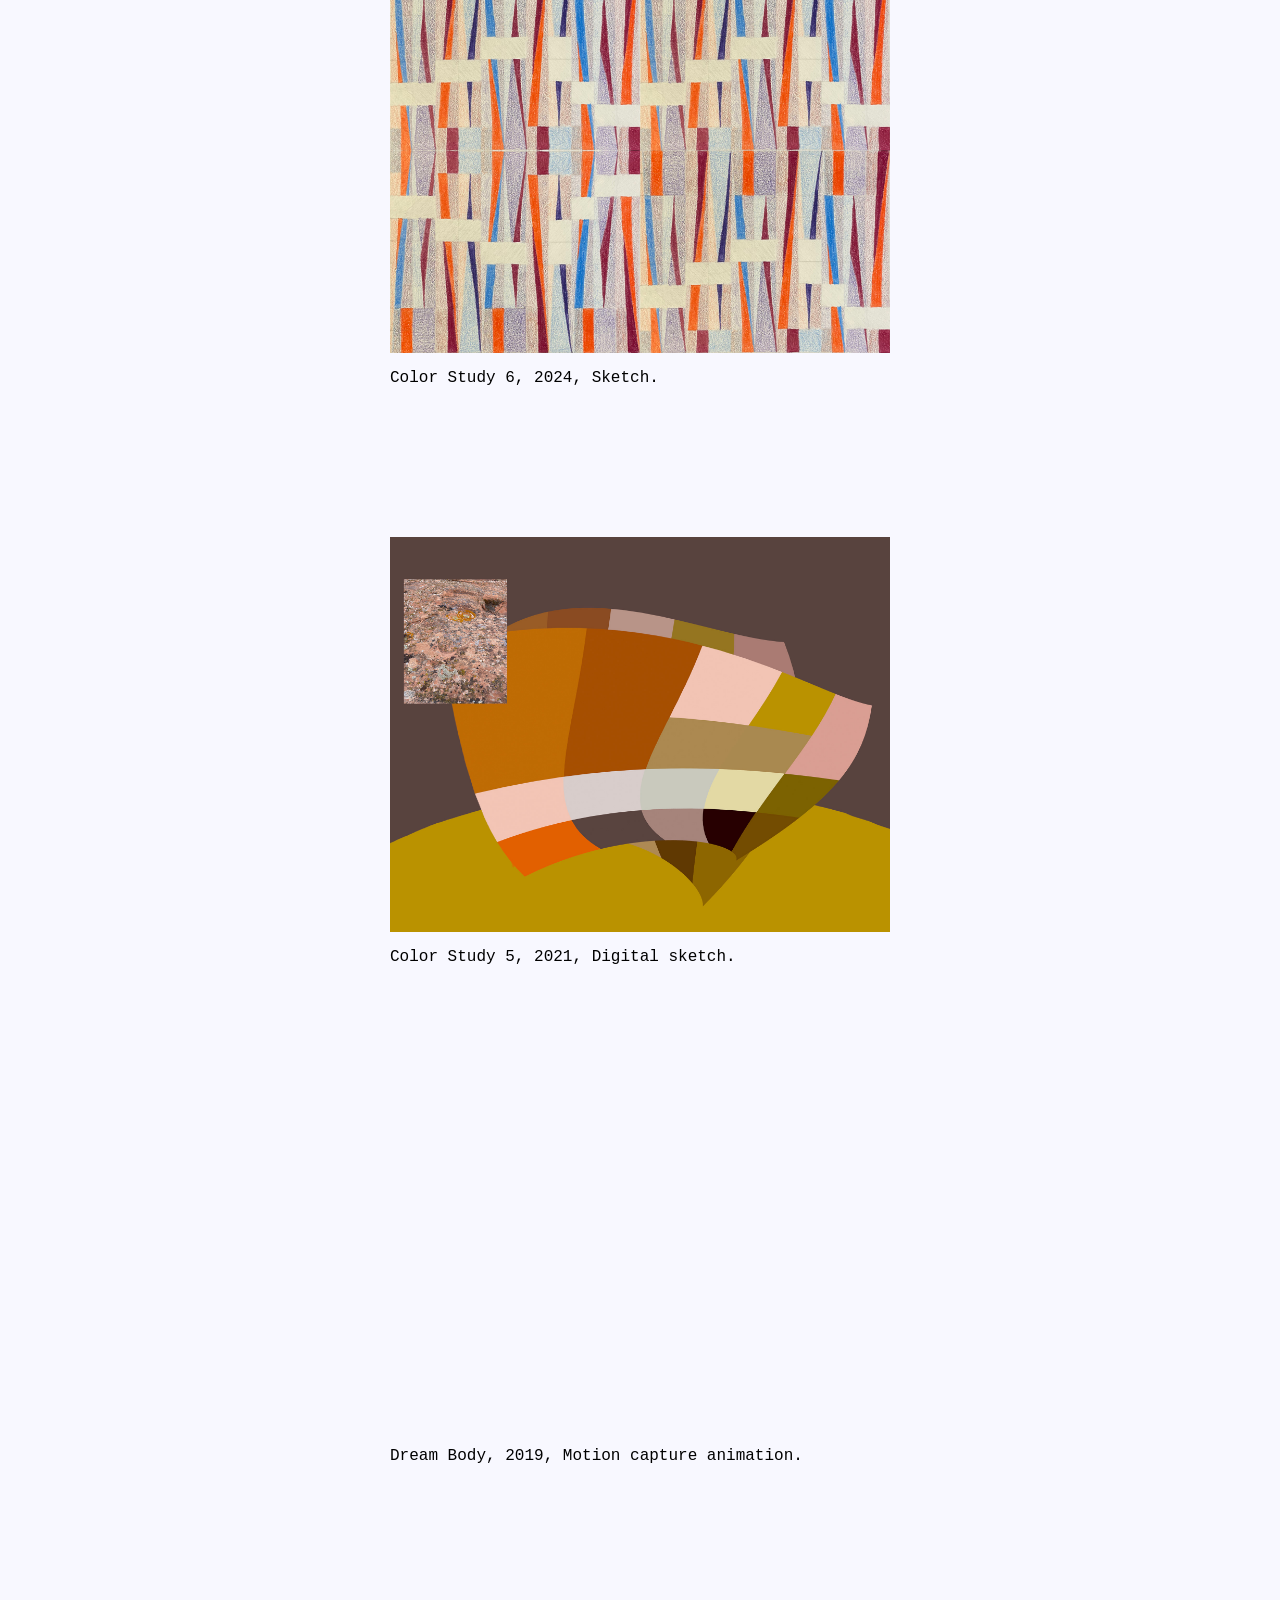
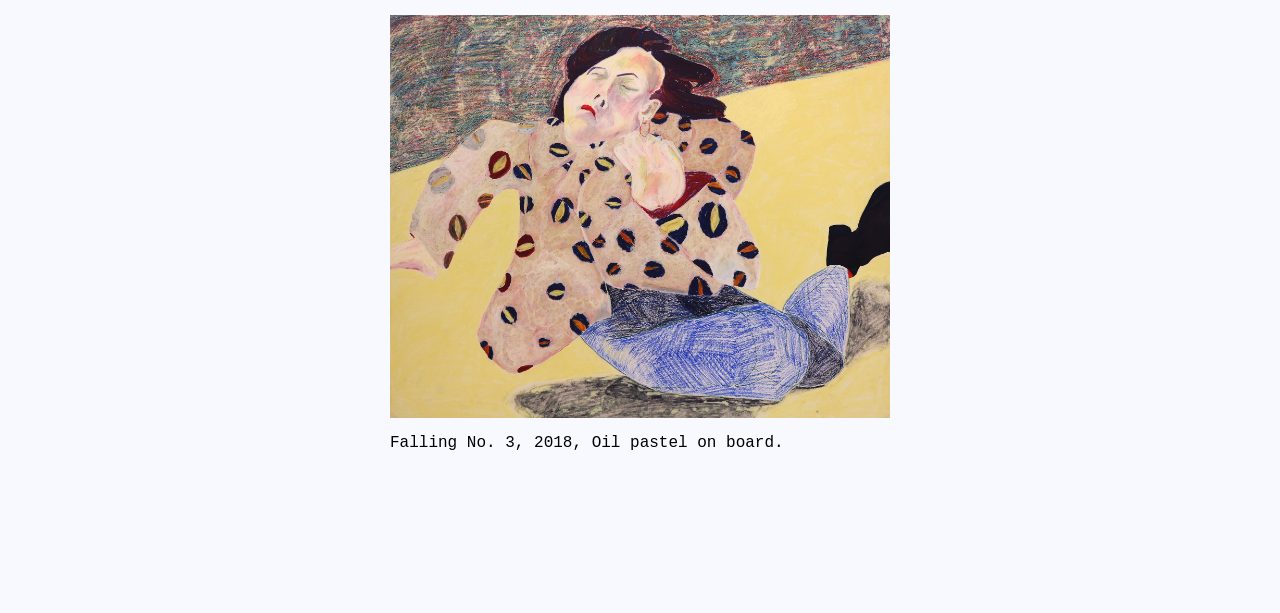
==== commit c46bc54f: "updated sketchbook inspo and added quotes" ====
--- a/pages/archive.html
+++ b/pages/archive.html
@@ -22,7 +22,7 @@
             <figcaption>Color Study 1 (Wet on Wet), 2024, Oil on paper.</figcaption>
         </figure>
         <figure>
-            <img class="scaled" src="../images/archive/siennaBroglie_colorStudy6-Print.jpg" alt="Color Study 13. 2025. Sketch.">
+            <img class="scaled" src="../images/archive/siennaBroglie_colorStudy6-Print.jpg" alt="Color Study 6, 2024, Screenprint.">
             <figcaption>Color Study 6, 2024, Screenprint.</figcaption>
         </figure>
         <figure>
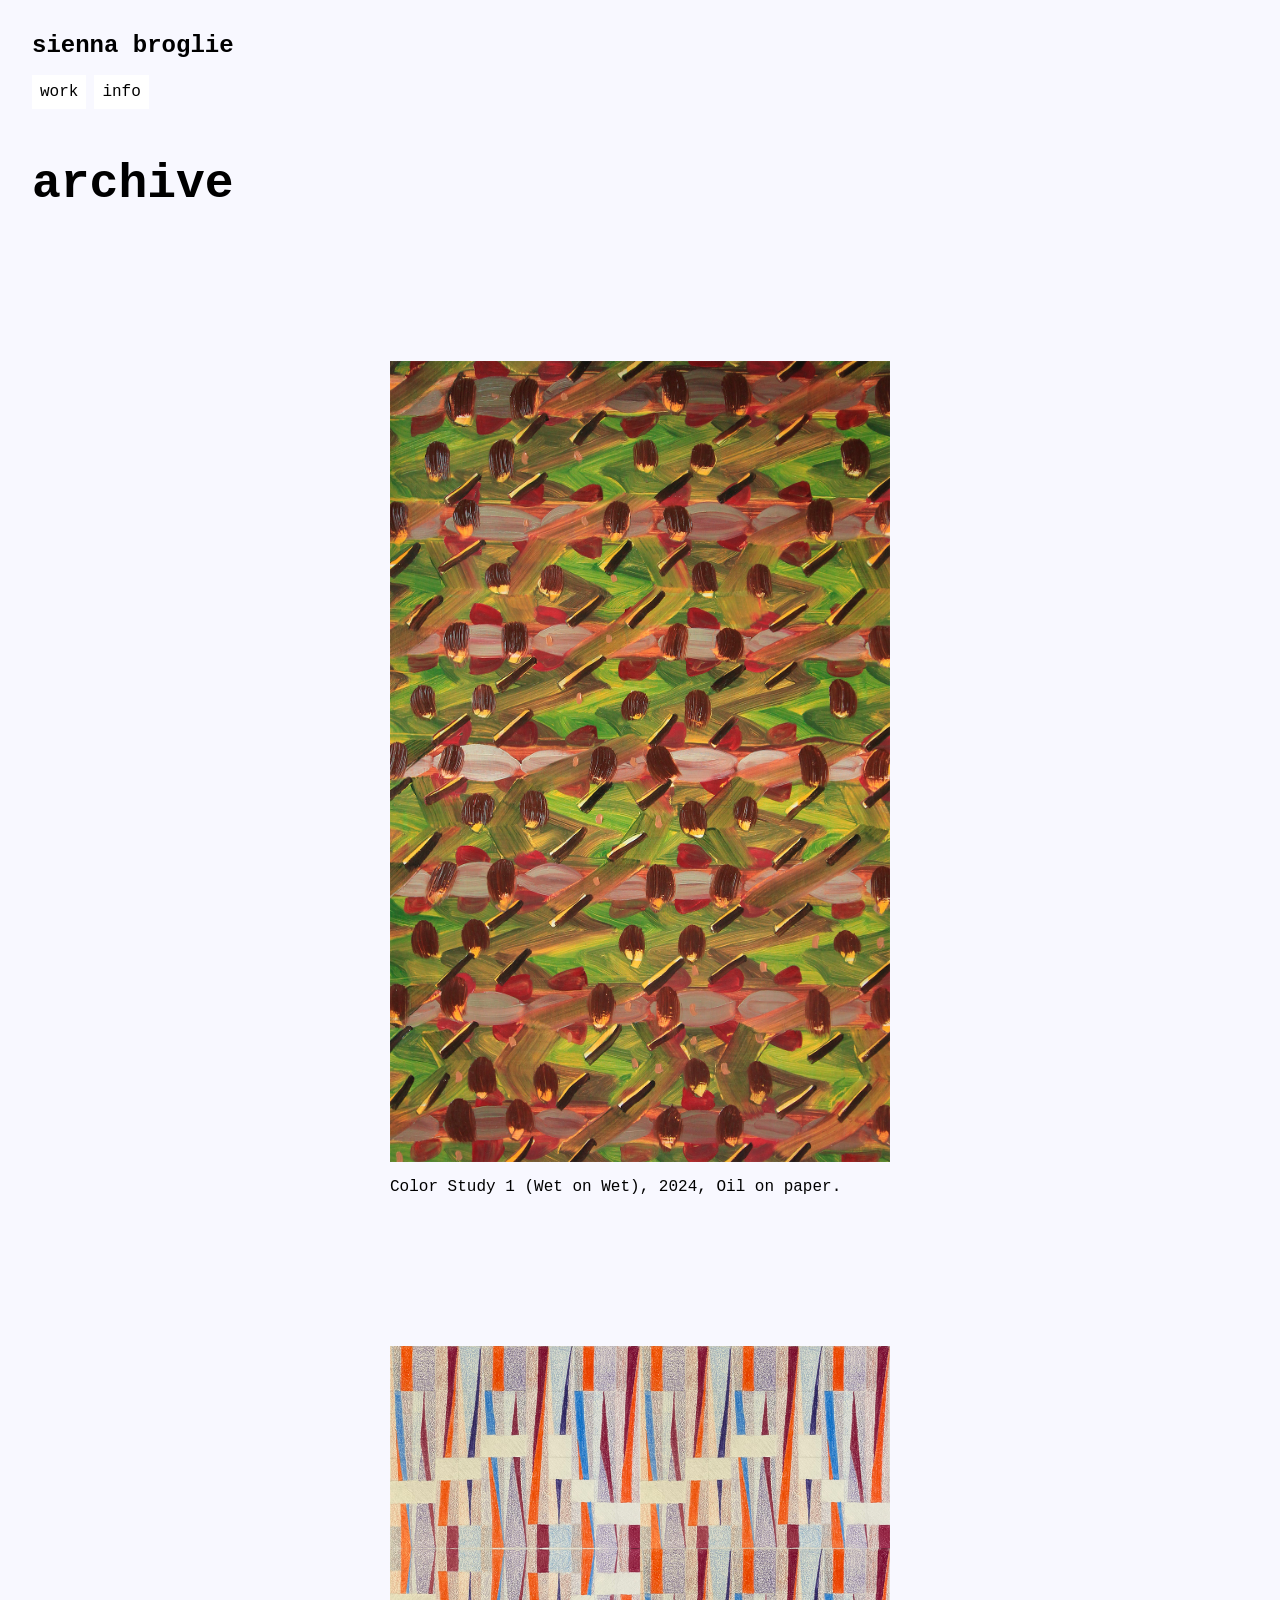
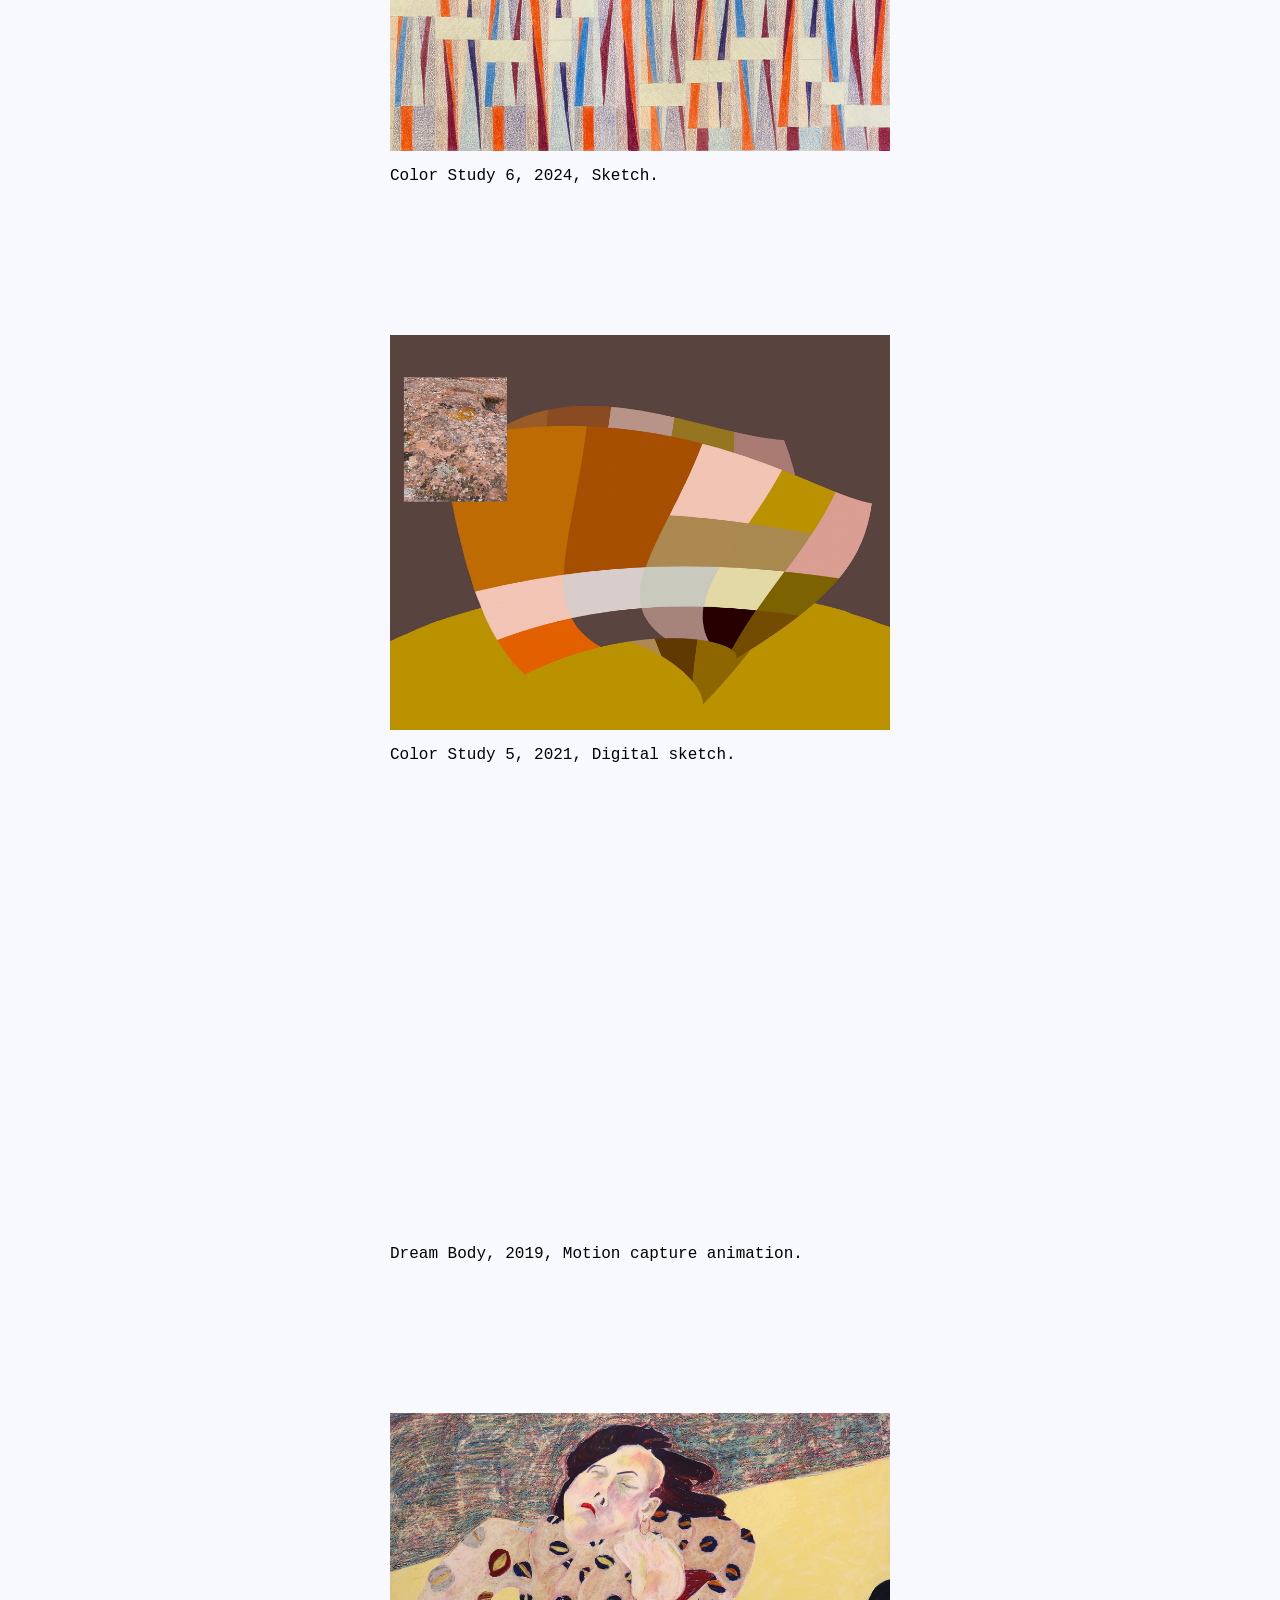
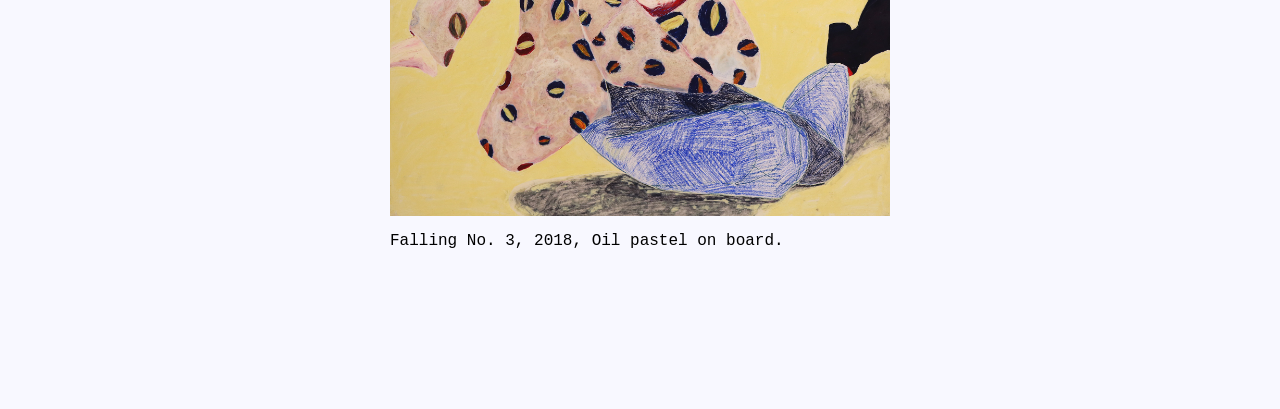
==== commit 8f738a20: "edit sketchbook & archive" ====
--- a/pages/archive.html
+++ b/pages/archive.html
@@ -22,10 +22,6 @@
             <figcaption>Color Study 1 (Wet on Wet), 2024, Oil on paper.</figcaption>
         </figure>
         <figure>
-            <img class="scaled" src="../images/archive/siennaBroglie_colorStudy6-Print.jpg" alt="Color Study 6, 2024, Screenprint.">
-            <figcaption>Color Study 6, 2024, Screenprint.</figcaption>
-        </figure>
-        <figure>
             <img class="scaled" src="../images/archive/siennaBroglie_colorStudy6-sketch.jpg" alt="Color Study 6, 2024, Sketch.">
             <figcaption>Color Study 6, 2024, Sketch.</figcaption>
         </figure>
